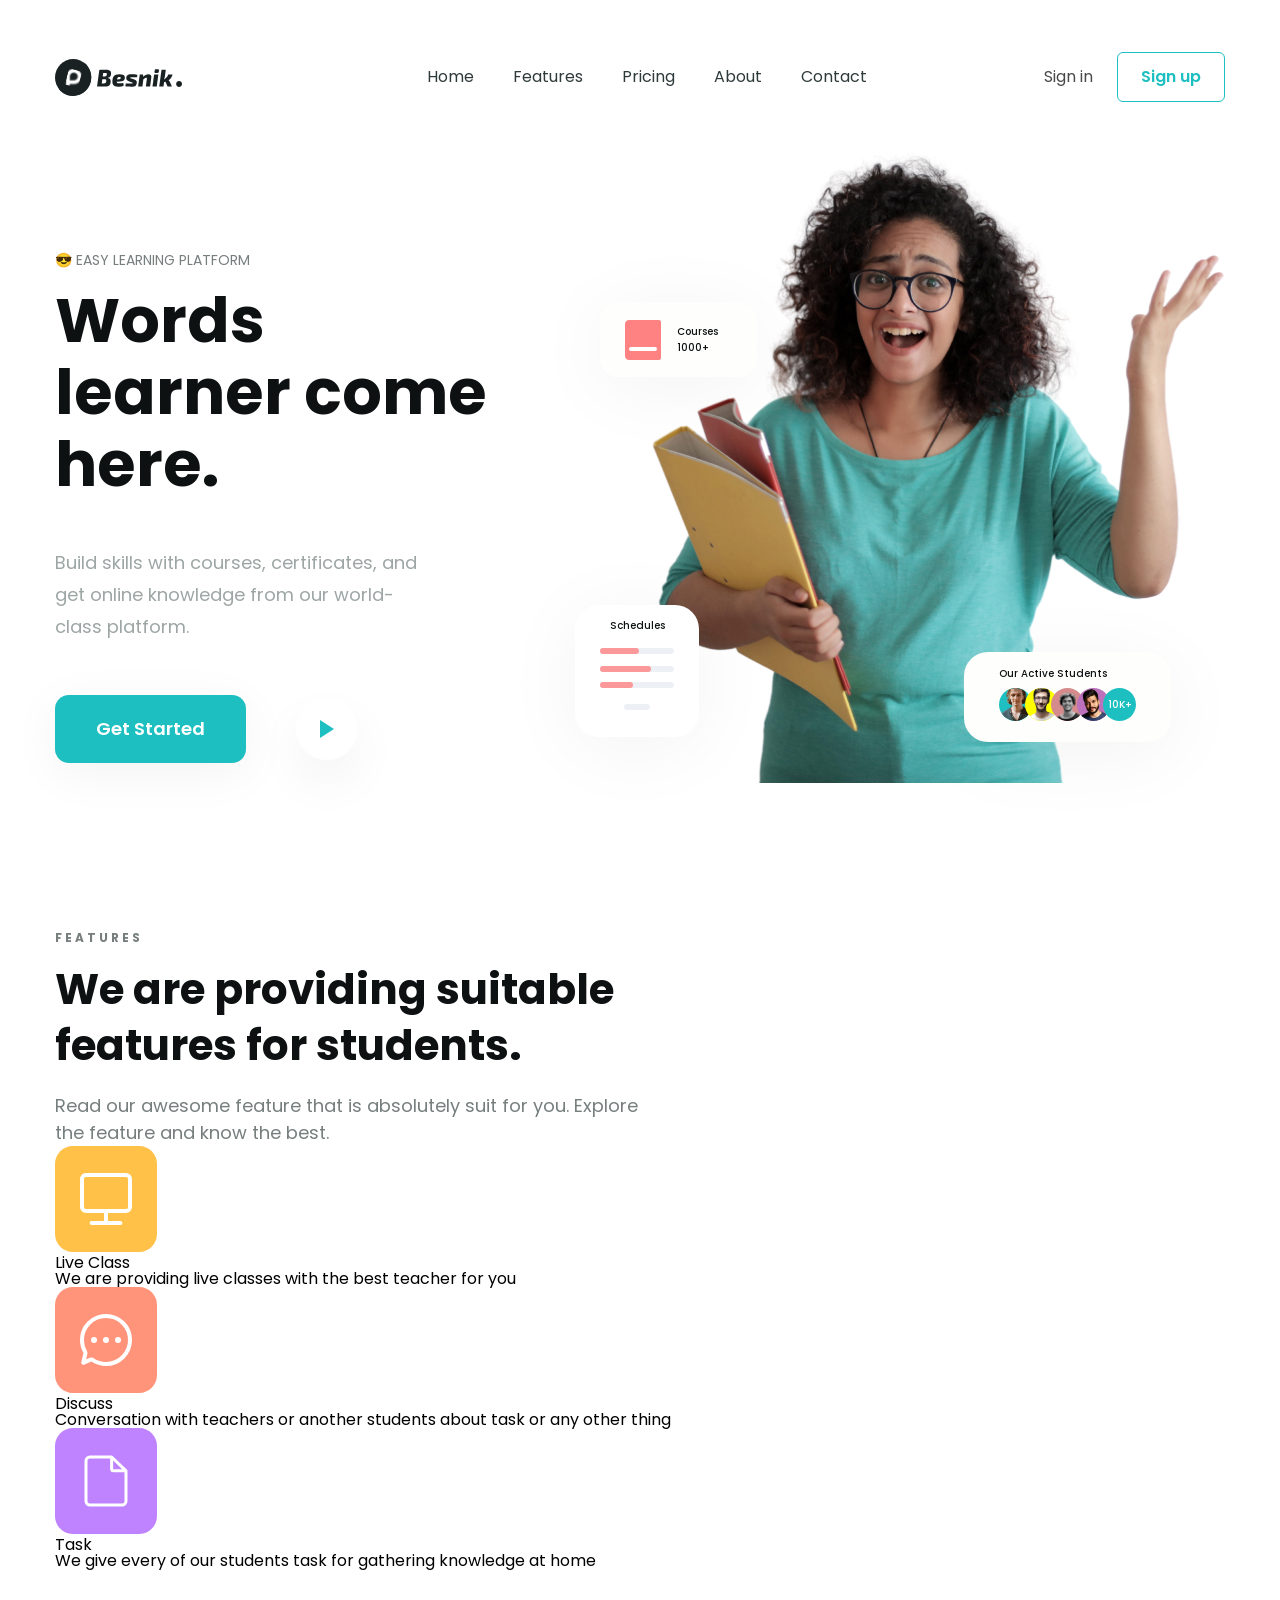
==== index.html @ e3f4c1a2 "p6 code phần feature part 1" ====
<!doctype html>
<html lang="en">
  <head>
    <meta charset="UTF-8" />
    <meta name="viewport" content="width=device-width, initial-scale=1.0" />
    <!-- reset css -->
    <link rel="stylesheet" href="./assets/css/reset.css" />
    <!-- embed fonts -->
    <link rel="preconnect" href="https://fonts.googleapis.com" />
    <link rel="preconnect" href="https://fonts.gstatic.com" crossorigin />
    <link
      href="https://fonts.googleapis.com/css2?family=Poppins:ital,wght@0,400;0,500;0,600;0,700;1,400&display=swap"
      rel="stylesheet"
    />
    <!-- styles -->
    <link rel="stylesheet" href="./assets/css/styles.css" />
    <title>Dự án 2 - Luyện tập HTML CSS</title>
  </head>

  <body style="height: 10000px">
    <!-- Header -->
    <header class="header fixed">
      <div class="main-content">
        <div class="body">
          <!-- logo -->
          <a href="#!"
            ><img src="./assets/img/logo.svg" alt="" class="logo"
          /></a>

          <!-- nav -->
          <nav class="nav">
            <ul>
              <li>
                <a href="#!">Home</a>
              </li>
              <li>
                <a href="#!">Features</a>
              </li>
              <li>
                <a href="#!">Pricing</a>
              </li>
              <li>
                <a href="#!">About</a>
              </li>
              <li>
                <a href="#!">Contact</a>
              </li>
            </ul>
          </nav>

          <!-- btn -->
          <div class="action">
            <a href="#!" class="action-link">Sign in</a>
            <a href="#!" class="action-btn">Sign up</a>
          </div>
        </div>
      </div>
    </header>

    <!-- Hero-->
    <div class="hero">
      <div class="main-content">
        <div class="body">
          <!-- Left - Content block -->
          <div class="content-block">
            <p class="top-title">😎 EASY LEARNING PLATFORM</p>
            <h1 class="title">Words learner come here.</h1>
            <p class="desc">
              Build skills with courses, certificates, and get online knowledge
              from our world-class platform.
            </p>
            <div class="cta-group">
              <a href="#!" class="btn">Get Started</a>
              <div class="play-video">
                <img src="./assets/icon/play.svg" alt="play video" />
              </div>
            </div>
          </div>

          <!-- Right - Media block -->
          <div class="media-block">
            <img
              src="./assets/img/teachers.jpg"
              alt="Words learner come here."
              class="image"
            />

            <div class="media-course">
              <img
                src="./assets/icon/Book.svg"
                alt="course icon"
                class="course-icon"
              />
              <span class="detail">Courses 1000+</span>
            </div>

            <div class="media-schedules">
              <span class="detail">Schedules</span>
              <img
                src="./assets/icon/schedules1.svg"
                alt="Schedules icon"
                class="schedules-icon icon-1"
              />
              <img
                src="./assets/icon/schedules2.svg"
                alt="Schedules icon"
                class="schedules-icon icon-2"
              />
              <img
                src="./assets/icon/schedules3.svg"
                alt="Schedules icon"
                class="schedules-icon icon-3"
              />
              <img
                src="./assets/icon/schedules4.svg"
                alt="Schedules icon"
                class="schedules-icon icon-4"
              />
            </div>

            <div class="avatar-block">
              <span class="detail">Our Active Students</span>
              <div class="ava-list">
                <img
                  src="./assets/icon/ava1.svg"
                  alt="avatar 1"
                  class="ava ava1"
                />
                <img
                  src="./assets/icon/ava2.svg"
                  alt="avatar 2"
                  class="ava ava2"
                />
                <img
                  src="./assets/icon/ava3.svg"
                  alt="avatar 3"
                  class="ava ava3"
                />
                <img
                  src="./assets/icon/ava4.svg"
                  alt="avatar 4"
                  class="ava ava4"
                />
                <div class="ava avar-more">
                  <span>10K+</span>
                </div>
              </div>
            </div>
          </div>
        </div>
      </div>
    </div>

    <!-- Features -->
    <div class="feature">
      <div class="main-content">
        <div class="body">
          <p class="top-title">F E A T U R E S</p>
          <h2 class="heading-lv2">
            We are providing suitable features for students.
          </h2>
          <p class="desc">
            Read our awesome feature that is absolutely suit for you. Explore
            the feature and know the best.
          </p>
          <div class="feature-list">
            <!-- Item 1 -->
            <div class="item">
              <a href="#!"
                ><img
                  src="./assets/icon/liveclass.svg"
                  alt="Live Class"
                  class="icon"
              /></a>
              <p class="item-title">Live Class</p>
              <p class="item-desc">
                We are providing live classes with the best teacher for you
              </p>
            </div>

            <!-- Item 2 -->
            <div class="item">
              <a href="#!"
                ><img
                  src="./assets/icon/discuss.svg"
                  alt="Discuss"
                  class="icon"
              /></a>
              <p class="item-title">Discuss</p>
              <p class="item-desc">
                Conversation with teachers or another students about task or any
                other thing
              </p>
            </div>

            <!-- Item 3 -->
            <div class="item">
              <a href="#!"
                ><img src="./assets/icon/task.svg" alt="Task" class="icon"
              /></a>
              <p class="item-title">Task</p>
              <p class="item-desc">
                We give every of our students task for gathering knowledge at
                home
              </p>
            </div>
          </div>
        </div>
      </div>
    </div>
  </body>
</html>
---- assets/css/styles.css ----
* {
  box-sizing: border-box;
}

html {
  font-size: 62.5%;
}
/* khôi phục cỡ chữ mặc định tính theo rem */
body {
  font-size: 1.6rem;
  font-family: "Poppins", sans-serif;
}

/* ====================== common ==================== */

a {
  text-decoration: none;
}

.main-content {
  width: 1170px;
  max-width: calc(100% - 48px);
  margin-left: auto;
  margin-right: auto;
}

.btn {
  color: #fff;
  text-align: center;
  font-size: 1.8rem;
  font-weight: 600;
  padding: 0 41px;
  min-width: 186px;
  line-height: 68px;
  border-radius: 14px;
  background: #1ebfc1;
  box-shadow: 0px 10px 50px 0px rgba(0, 0, 0, 0.05);
}

.btn:hover {
  opacity: 0.9;
}
.heading-lv2,
.heading-lv2 a {
  color: #0d1111;
  font-size: 4.2rem;
  font-weight: 700;
  line-height: 1.33;
}

/* ====================== header ==================== */

.header {
  background: #fff;
}

.header.fixed {
  position: sticky;
  top: -44px;
  z-index: 1;
}

.header .body {
  padding: 52px 0 8px;
  display: flex;
  align-items: center;
}

.header .logo {
  display: block;
}

.header .nav {
  margin-left: auto;
}

.header .nav ul {
  display: flex;
}

.header .nav a {
  padding: 8px 19.5px;
  color: #2f3a3b;
  font-size: 1.6rem;
}

.header .action {
  display: flex;
  align-items: center;
}

.header .action .action-link {
  margin-left: 157.5px;
  margin-right: 24px;
  color: #494949;
  text-align: center;
  font-size: 1.6rem;
}

.header .action .action-btn {
  display: inline-block;
  width: 108px;
  line-height: 48px;
  color: #1ebfc1;
  text-align: center;
  padding: 0 16px;
  font-size: 1.6rem;
  font-weight: 600;
  border-radius: 6px;
  border: 1px solid #1ebfc1;
}

.header .nav a:hover,
.header .action-link:hover {
  color: #2f3a3b;
  font-size: 1.6rem;
  font-weight: 600;
  background: #fff;
  text-shadow: 0px 16px 32px 0px rgba(0, 0, 0, 0.05);
}

.header .action-btn:hover {
  background: #1ebfc1;
  color: #fff;
  transition: 0.3s;
}

/* ====================== hero common ==================== */

.hero {
  padding: 42px 0 79px;
}

.hero .body {
  display: flex;
}

/* ====================== hero left ==================== */

.hero .content-block {
  width: 50%;
}

.hero .top-title {
  margin-top: 101px;
  color: #767e7e;
  font-size: 1.4rem;
}

.hero .title {
  margin-top: 18px;
  max-width: 458px;
  color: #0d1111;
  font-size: 6.2rem;
  font-weight: 700;
  line-height: 1.16; /* 116.129% */
}

.hero .desc {
  max-width: 374px;
  margin-top: 46px;
  color: #9da6a5;
  font-size: 1.8rem;
  line-height: 1.78; /* 177.778% */
}

.hero .cta-group {
  margin-top: 52px;
  display: flex;
  align-items: center;
}

.hero .cta-group .btn {
  display: inline-block;
}

.hero .cta-group .play-video {
  margin-left: 50px;
  width: 62px;
  height: 62px;
  border-radius: 50%;
  background: #fff;
  box-shadow: 0 22px 50px 0 rgba(0, 0, 0, 0.05);
  display: flex;
  align-items: center;
  justify-content: center;
}

.hero .cta-group .play-video:hover {
  cursor: pointer;
  background: #eee;
  box-shadow: 0px 0px 0px 0px rgba(196, 26, 134, 0.5);
  color: #fff;
  transition: 0.5s;
}

/* ====================== hero right ==================== */

.hero .media-block {
  width: 50%;
  position: relative;
  display: flex;
  justify-content: flex-end;
}

.hero .media-block .image {
  max-width: 576px;
  width: 100%;
  height: auto;
  object-fit: cover;
}

.hero .media-course {
  position: absolute;
  top: 150px;
  left: -40px;
  width: 157px;
  height: 75px;
  border-radius: 18px;
  background: #fefefd;
  box-shadow: 0 10px 80px 0 rgba(0, 0, 0, 0.05);

  display: flex;
  align-items: center;
  justify-content: center;
}

.hero .media-course .course-icon {
  width: 36px;
  height: 40px;
}

.hero .media-course .detail {
  margin-left: 16px;
  width: 55px;
  color: #0d1111;
  font-size: 1rem;
  font-weight: 500;
  line-height: normal;
}

.hero .media-course::after {
  content: "";
  position: absolute;
  width: 28px;
  height: 4px;

  left: 29px;
  top: 45px;

  border-radius: 999px;
  background: #fff;
}

.hero .media-schedules {
  position: absolute;
  top: 453px;
  left: -65px;
  width: 124px;
  height: 132px;
  border-radius: 24px;
  background: #fff;
  box-shadow: 0 10px 80px rgba(0, 0, 0, 0.05);
}

.hero .media-schedules .detail {
  display: inline-block;
  margin-top: 16px;
  margin-left: 35px;
  color: #0d1111;
  font-family: Poppins;
  font-size: 1rem;
  font-weight: 500;
}

.hero .media-schedules .schedules-icon {
  display: block;
  width: 74px;
  height: 6px;
  margin-left: 25px;
  margin-top: 16px;
}

.hero .media-schedules .icon-2 {
  margin-top: 12px;
}

.hero .media-schedules .icon-3 {
  margin-top: 10px;
}

.hero .media-schedules .icon-4 {
  width: 26px;
  margin-top: 16px;
  margin-left: 49px;
}

.hero .avatar-block {
  position: absolute;
  width: 207px;
  height: 90px;
  border-radius: 24px;
  background: #fefefd;
  box-shadow: 0 12px 80px 0 rgba(0, 0, 0, 0.05);
  top: 500px;
  left: 324px;
}

.hero .avatar-block .detail {
  display: inline-block;
  margin-left: 35px;
  margin-top: 17px;
  color: #0d1111;
  font-size: 1rem;
  font-weight: 500;
}

.hero .ava-list {
  display: flex;
  justify-content: center;
  align-items: center;
}

.hero .ava {
  margin-top: 8px;
  width: 33px;
  height: 33px;
  border-radius: 50%;
  margin-left: -7px;
}

.hero .ava-list .ava:first-child {
  margin-left: 0;
}

.hero .ava-list .ava1 {
  background-color: #1ebfc1;
}

.hero .ava-list .ava2 {
  background-color: yellow;
}

.hero .ava-list .ava3 {
  background-color: #d58b8b;
}

.hero .ava-list .ava4 {
  background-color: rgb(189, 113, 189);
}

.hero .ava.avar-more {
  display: flex;
  align-items: center;
  justify-content: center;

  color: #fff;

  font-size: 1rem;
  font-weight: 500;

  width: 33px;
  height: 33px;
  background-color: #1ebfc1;
}

/* ====================== Feature ==================== */

.feature {
  margin-top: 70px;
}

.feature .top-title {
  color: #767e7e;
  font-size: 1.2rem;
  font-weight: 700;
}

.feature .heading-lv2 {
  margin-top: 18px;
  max-width: 577px;
  color: #0d1111;
  font-size: 4.2rem;
  font-weight: 700;
  line-height: 1.33; /* 133.333% */
}

.feature .desc {
  margin-top: 18px;
  max-width: 590px;
  color: #767e7e;
  font-size: 1.8rem;
  font-style: normal;
  font-weight: 400;
  line-height: normal;
}
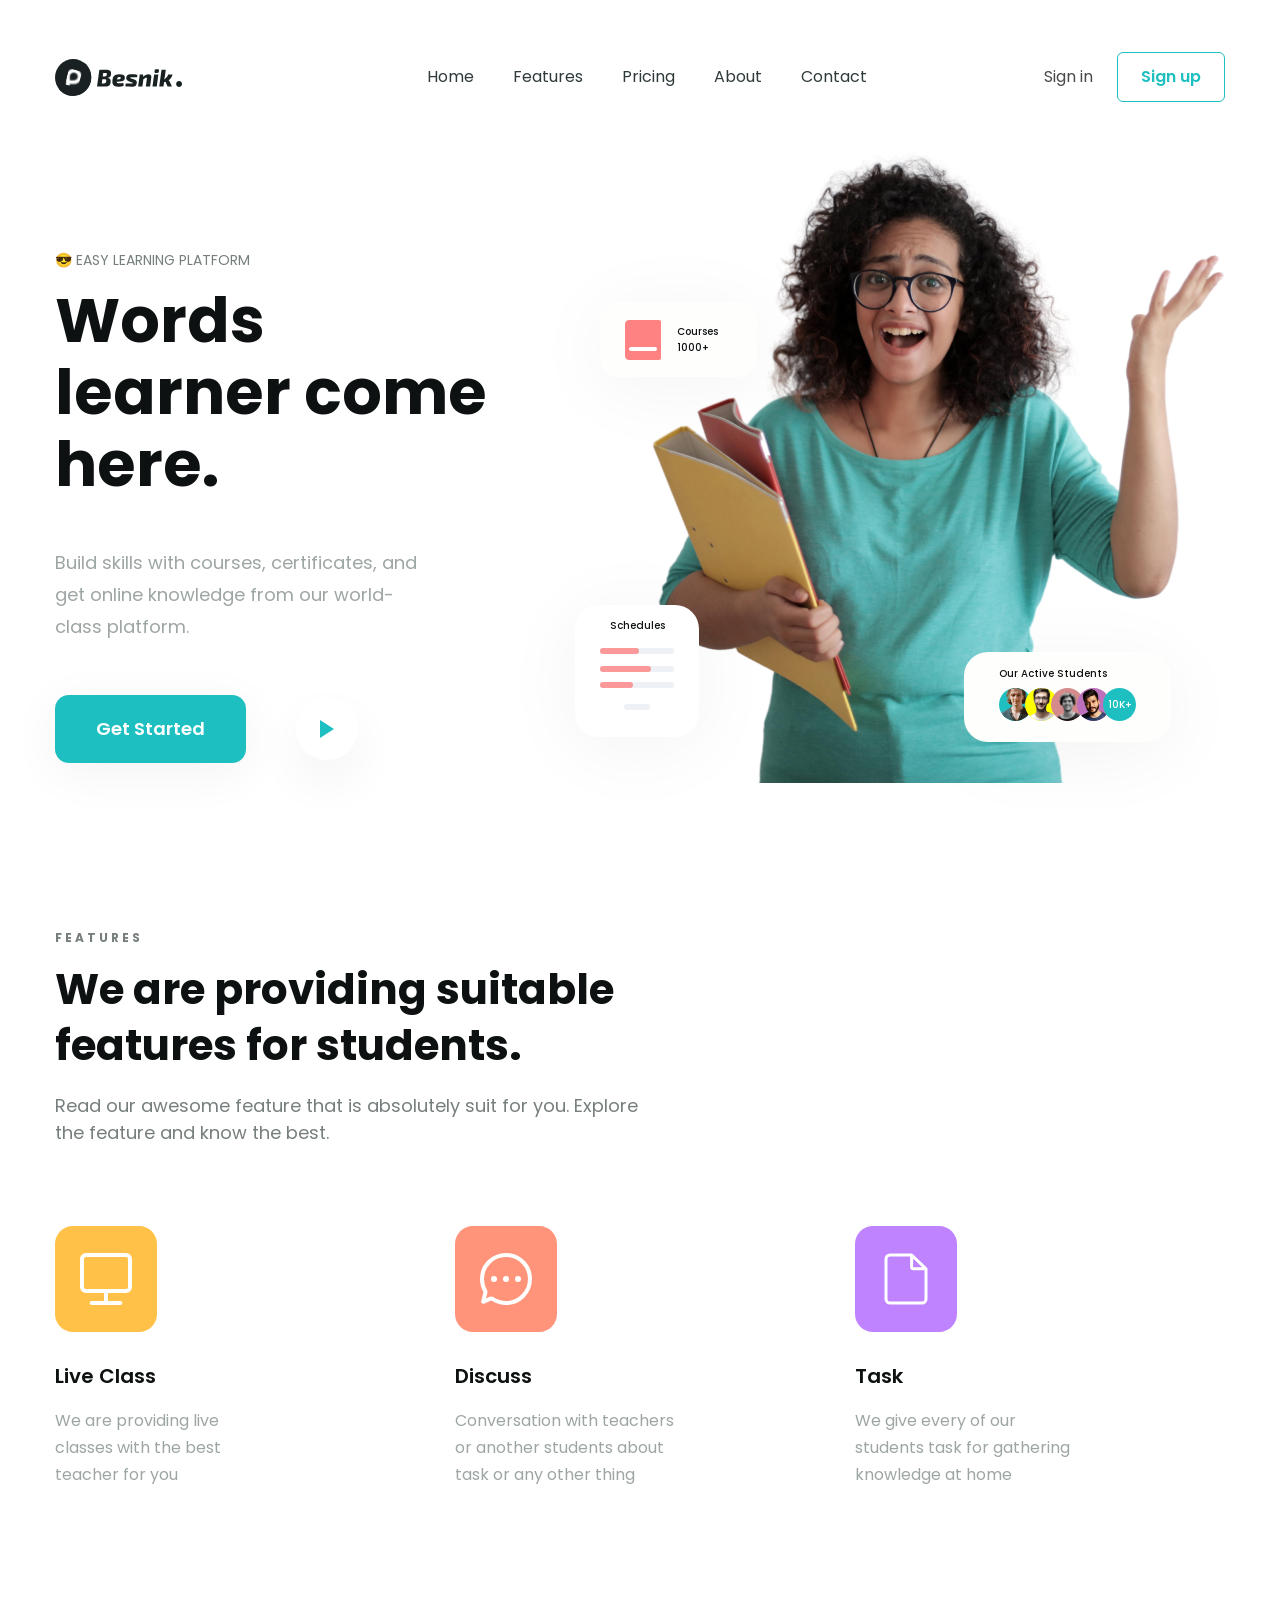
==== commit 8aca30f5: "p7 code phần feature part 2" ====
--- a/index.html
+++ b/index.html
@@ -172,7 +172,7 @@
                   alt="Live Class"
                   class="icon"
               /></a>
-              <p class="item-title">Live Class</p>
+              <a href="#!"><p class="item-title">Live Class</p></a>
               <p class="item-desc">
                 We are providing live classes with the best teacher for you
               </p>
@@ -186,7 +186,7 @@
                   alt="Discuss"
                   class="icon"
               /></a>
-              <p class="item-title">Discuss</p>
+              <a href="#!"><p class="item-title">Discuss</p></a>
               <p class="item-desc">
                 Conversation with teachers or another students about task or any
                 other thing
@@ -198,7 +198,7 @@
               <a href="#!"
                 ><img src="./assets/icon/task.svg" alt="Task" class="icon"
               /></a>
-              <p class="item-title">Task</p>
+              <a href="#!"><p class="item-title">Task</p></a>
               <p class="item-desc">
                 We give every of our students task for gathering knowledge at
                 home
--- a/assets/css/styles.css
+++ b/assets/css/styles.css
@@ -367,7 +367,14 @@
 /* ====================== Feature ==================== */
 
 .feature {
-  margin-top: 70px;
+  padding: 70px 0;
+  display: flex;
+  justify-content: center;
+  align-items: center;
+}
+
+.feature .body {
+  max-width: 1024px;
 }
 
 .feature .top-title {
@@ -394,3 +401,31 @@
   font-weight: 400;
   line-height: normal;
 }
+
+.feature .feature-list {
+  margin-top: 80px;
+  display: flex;
+  justify-content: space-between;
+}
+
+.feature .item .icon {
+  width: 102px;
+  height: 106px;
+}
+
+.feature .item .item-title {
+  margin-top: 26px;
+  color: #0d1111;
+  font-size: 2rem;
+  font-weight: 600;
+  line-height: normal;
+}
+
+.feature .item .item-desc {
+  margin-top: 16px;
+  max-width: 224px;
+
+  color: #9da6a5;
+  font-size: 1.6rem;
+  line-height: 1.6875;
+}
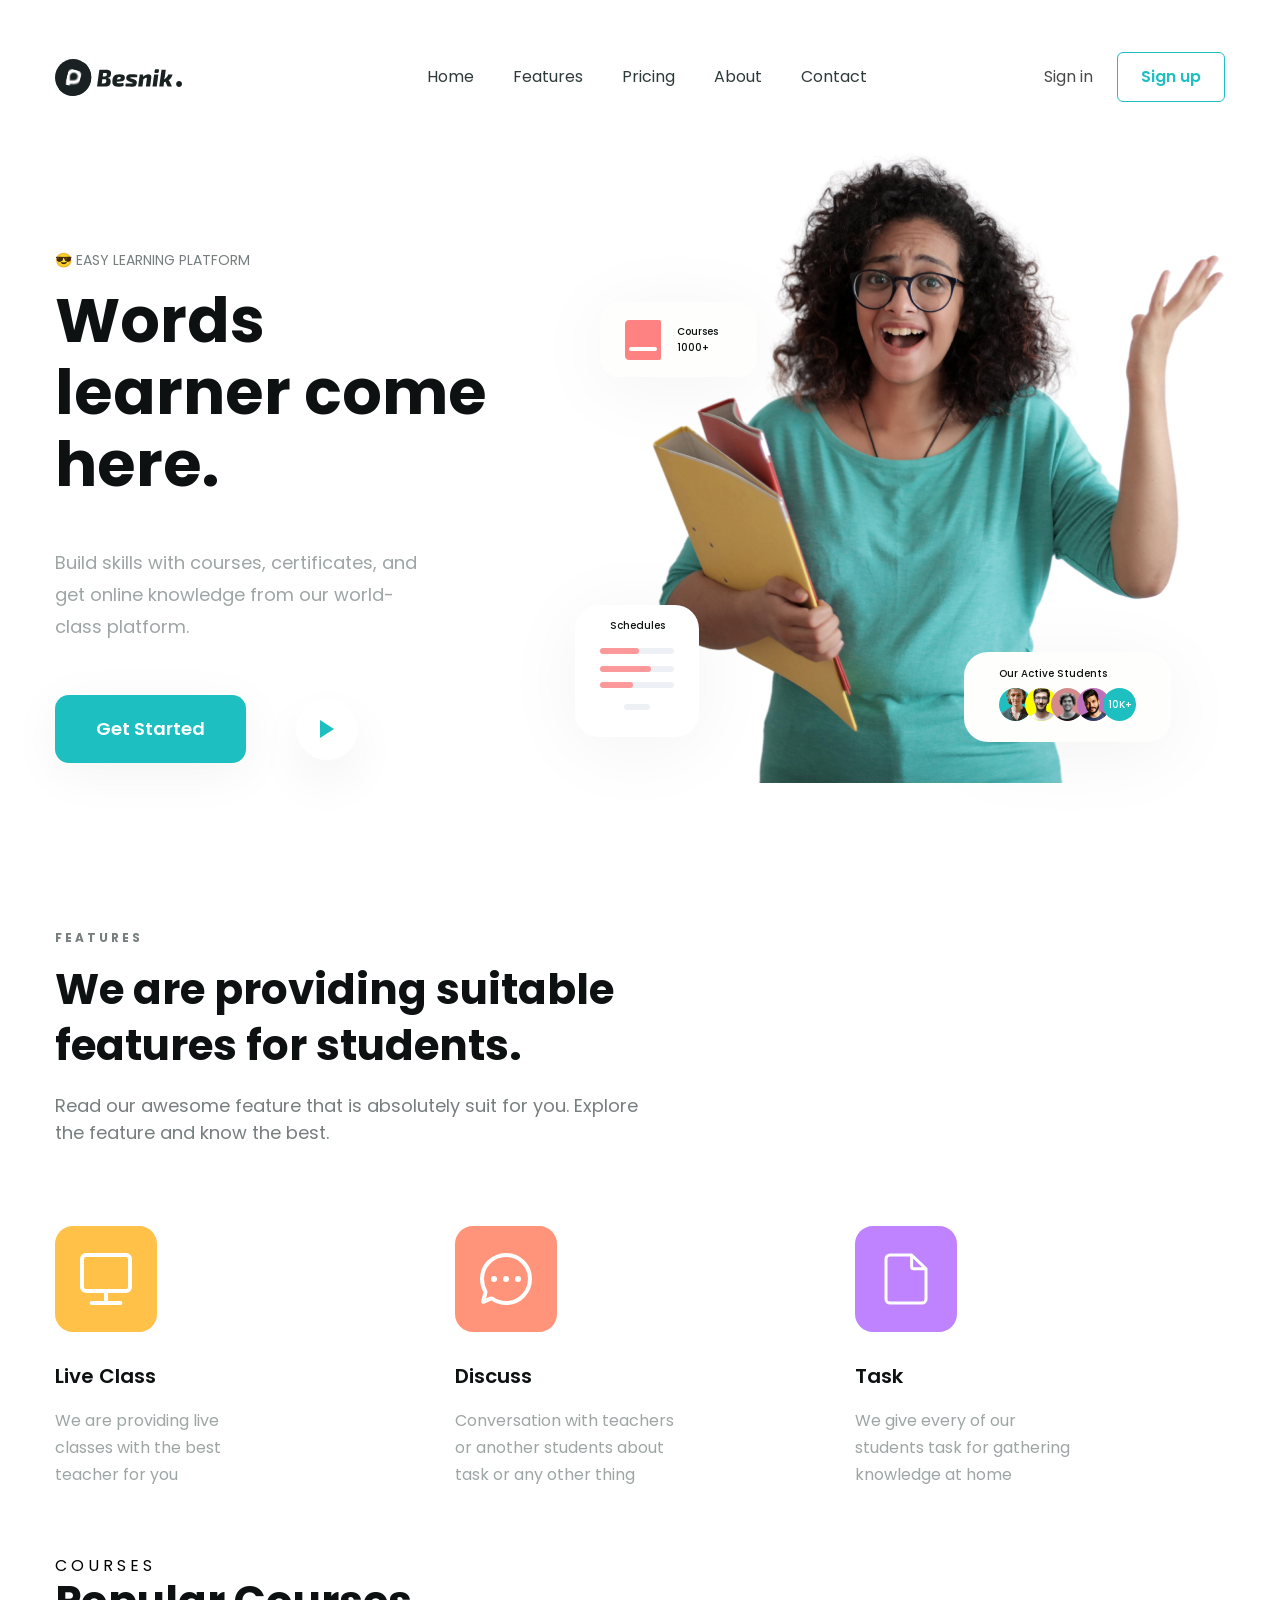
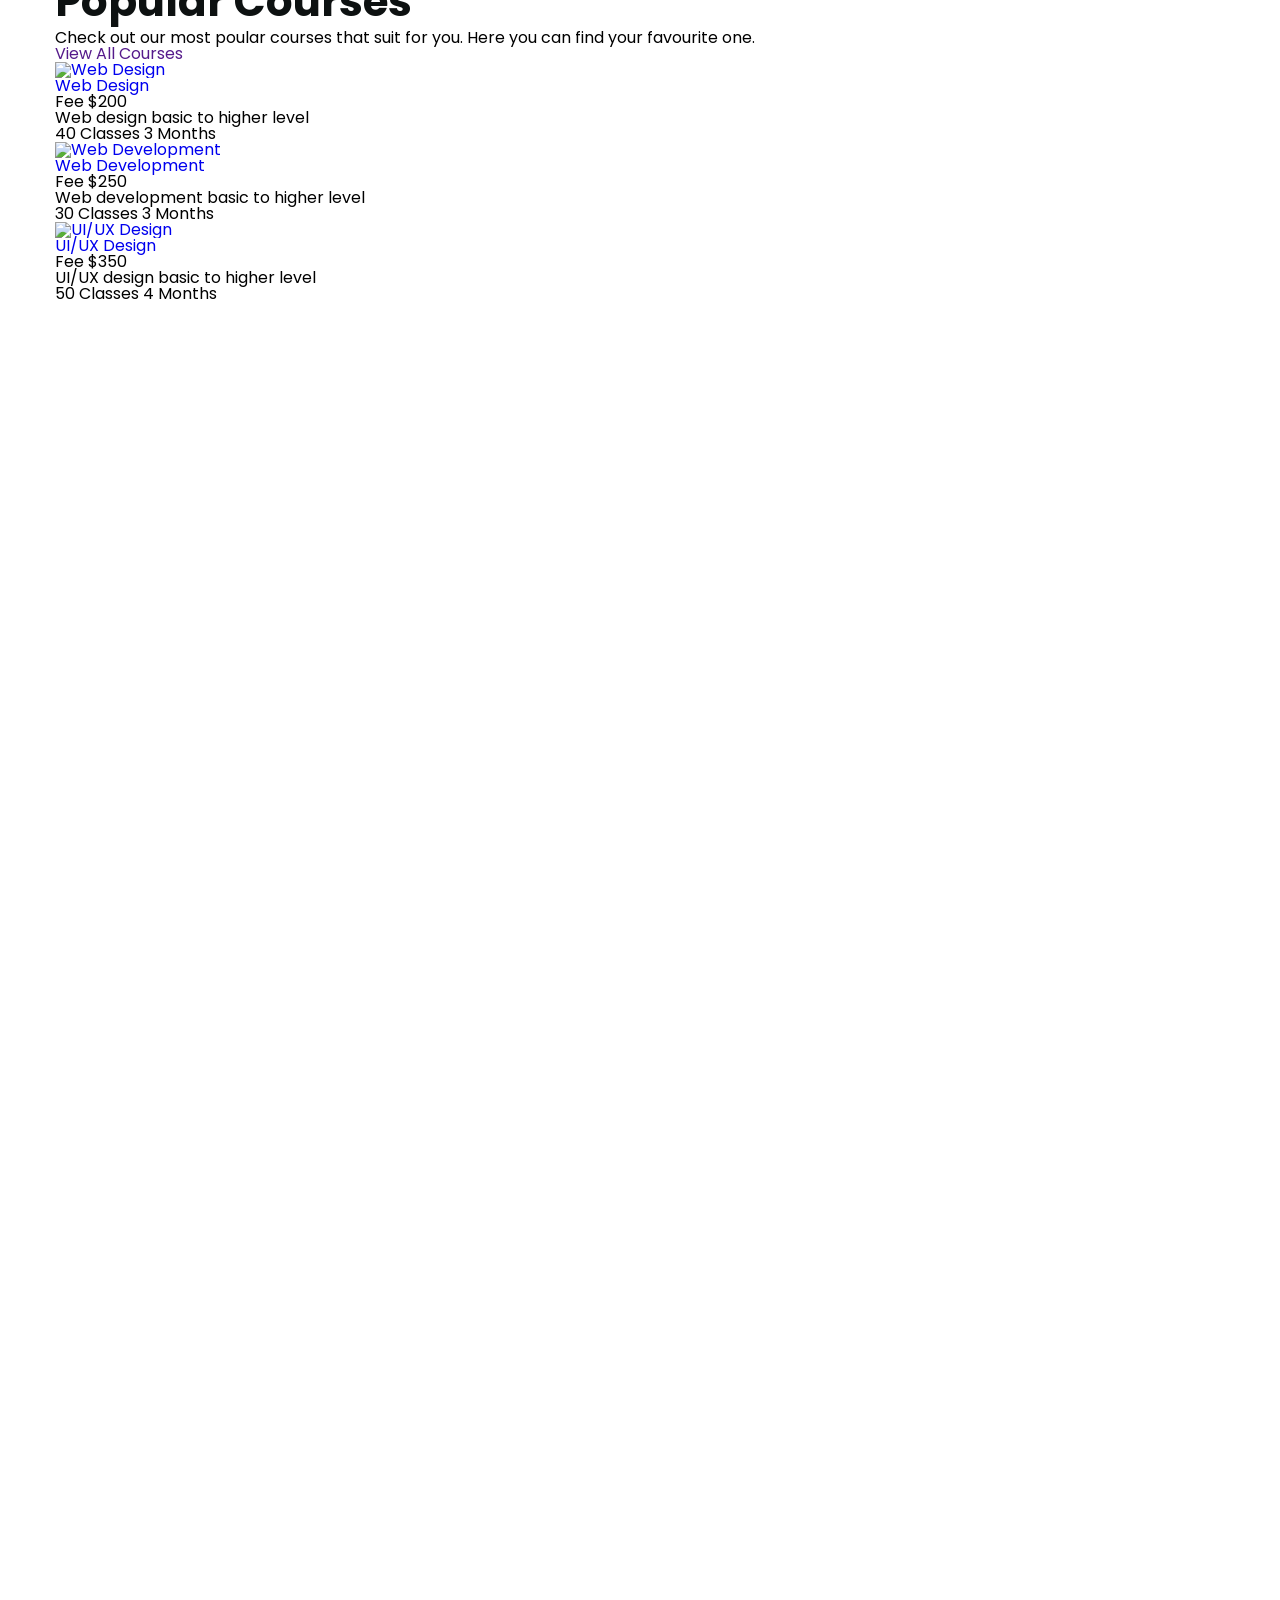
==== commit 95adca2a: "p8 code phần course part 1" ====
--- a/index.html
+++ b/index.html
@@ -208,5 +208,84 @@
         </div>
       </div>
     </div>
+
+    <!-- Course -->
+    <div class="course">
+      <div class="main-content">
+        <div class="body">
+          <p class="top-title">C O U R S E S</p>
+          <h2 class="heading-lv2">Popular Courses</h2>
+          <div class="row-top">
+            <p class="desc">
+              Check out our most poular courses that suit for you. Here you can
+              find your favourite one.
+            </p>
+            <a href="" class="all-course">View All Courses</a>
+          </div>
+
+          <div class="course-list">
+            <!-- Item 1 -->
+            <div class="course-item">
+              <a href="#!">
+                <img src="" alt="Web Design" class="thumb" />
+              </a>
+              <div class="course-detail">
+                <div class="wrap-item">
+                  <a href="#!">
+                    <h3 class="heading-lv3">Web Design</h3>
+                  </a>
+                  <p class="cost">Fee <span>$200</span></p>
+                  <p class="desc">Web design basic to higher level</p>
+                  <div class="static">
+                    <span>40 Classes</span>
+                    <span>3 Months</span>
+                  </div>
+                </div>
+              </div>
+            </div>
+
+            <!-- Item 2 -->
+            <div class="course-item">
+              <a href="#!">
+                <img src="" alt="Web Development" class="thumb" />
+              </a>
+              <div class="course-detail">
+                <div class="wrap-item">
+                  <a href="#!">
+                    <h3 class="heading-lv3">Web Development</h3>
+                  </a>
+                  <p class="cost">Fee <span>$250</span></p>
+                  <p class="desc">Web development basic to higher level</p>
+                  <div class="static">
+                    <span>30 Classes</span>
+                    <span>3 Months</span>
+                  </div>
+                </div>
+              </div>
+            </div>
+
+            <!-- Item 3 -->
+            <div class="course-item">
+              <a href="#!">
+                <img src="" alt="UI/UX Design" class="thumb" />
+              </a>
+              <div class="course-detail">
+                <div class="wrap-item">
+                  <a href="#!">
+                    <h3 class="heading-lv3">UI/UX Design</h3>
+                  </a>
+                  <p class="cost">Fee <span>$350</span></p>
+                  <p class="desc">UI/UX design basic to higher level</p>
+                  <div class="static">
+                    <span>50 Classes</span>
+                    <span>4 Months</span>
+                  </div>
+                </div>
+              </div>
+            </div>
+          </div>
+        </div>
+      </div>
+    </div>
   </body>
 </html>
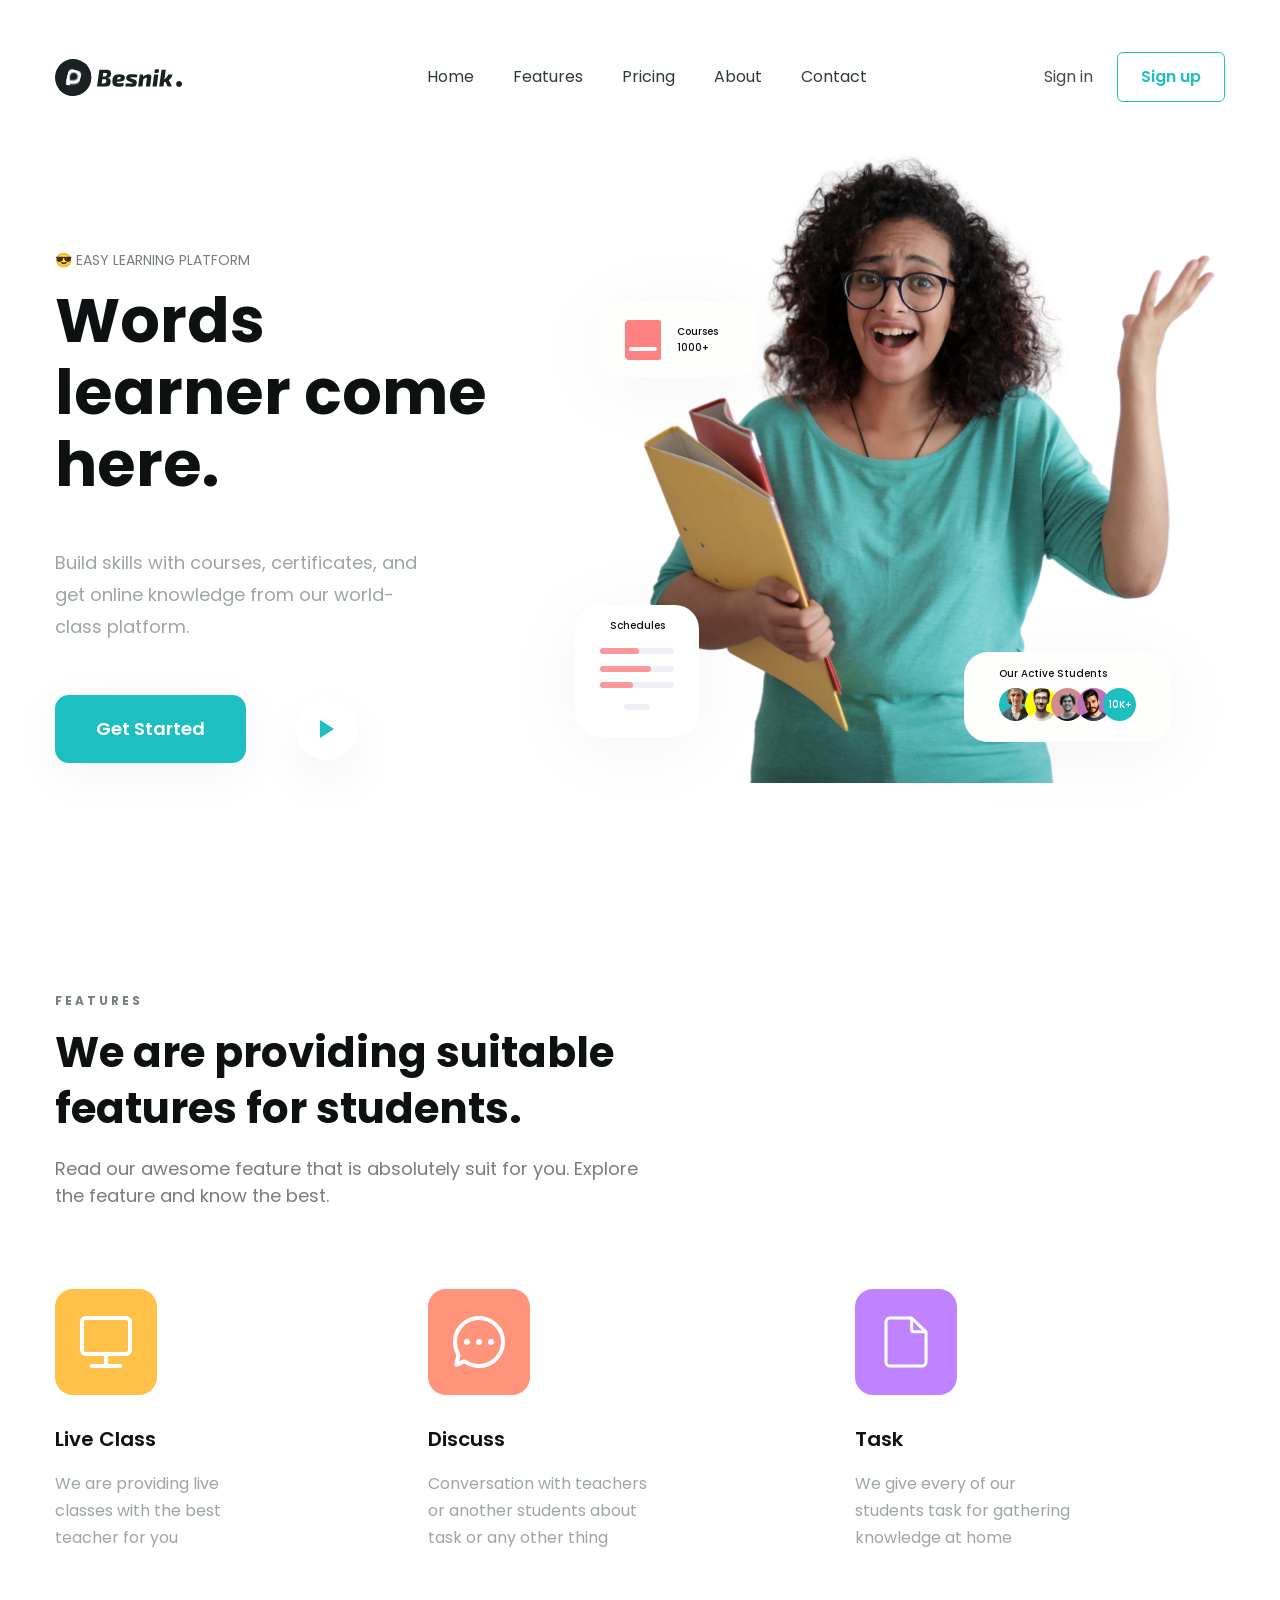
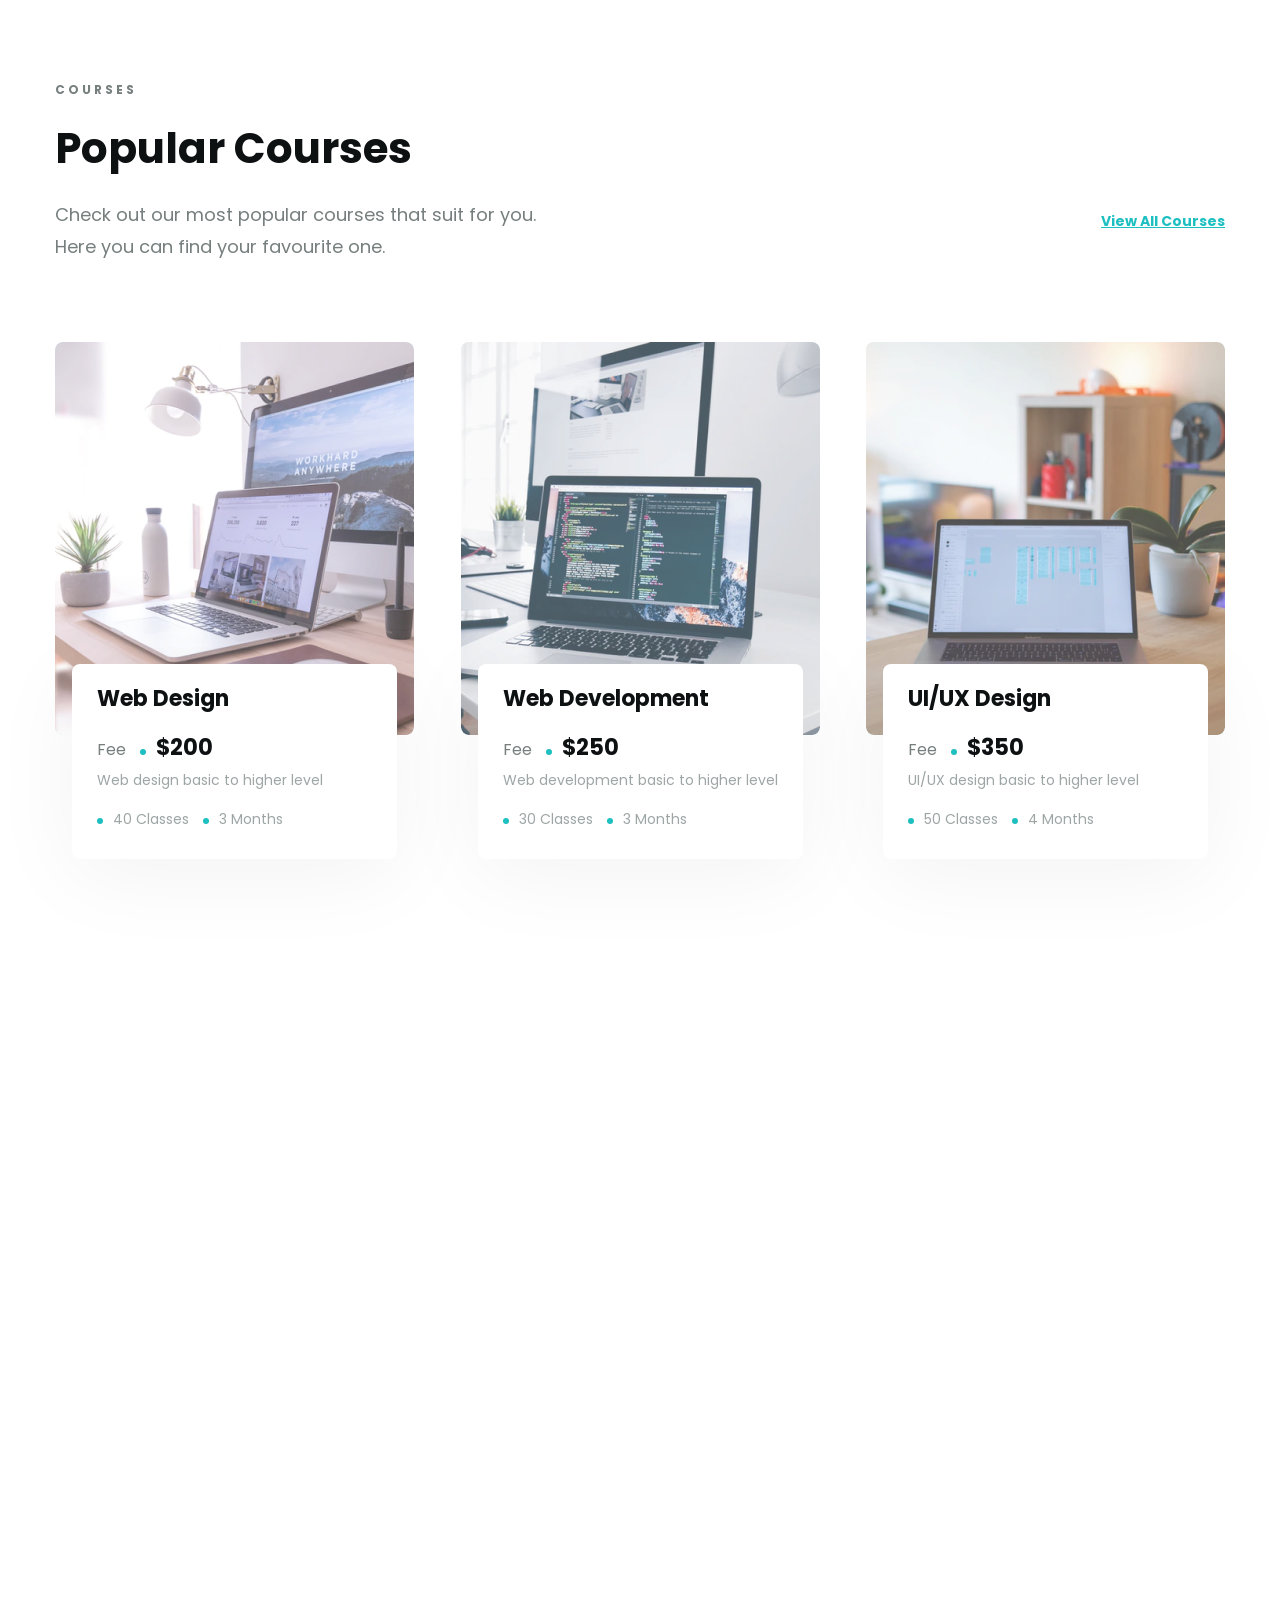
==== commit d704b1a8: "p9 code phần course part 2" ====
--- a/index.html
+++ b/index.html
@@ -217,17 +217,21 @@
           <h2 class="heading-lv2">Popular Courses</h2>
           <div class="row-top">
             <p class="desc">
-              Check out our most poular courses that suit for you. Here you can
+              Check out our most popular courses that suit for you. Here you can
               find your favourite one.
             </p>
-            <a href="" class="all-course">View All Courses</a>
+            <a href="#!" class="all-course">View All Courses</a>
           </div>
 
           <div class="course-list">
             <!-- Item 1 -->
             <div class="course-item">
               <a href="#!">
-                <img src="" alt="Web Design" class="thumb" />
+                <img
+                  src="./assets/img/course-1.png"
+                  alt="Web Design"
+                  class="thumb"
+                />
               </a>
               <div class="course-detail">
                 <div class="wrap-item">
@@ -247,7 +251,11 @@
             <!-- Item 2 -->
             <div class="course-item">
               <a href="#!">
-                <img src="" alt="Web Development" class="thumb" />
+                <img
+                  src="./assets/img/course-2.png"
+                  alt="Web Development"
+                  class="thumb"
+                />
               </a>
               <div class="course-detail">
                 <div class="wrap-item">
@@ -267,7 +275,11 @@
             <!-- Item 3 -->
             <div class="course-item">
               <a href="#!">
-                <img src="" alt="UI/UX Design" class="thumb" />
+                <img
+                  src="./assets/img/course-3.png"
+                  alt="UI/UX Design"
+                  class="thumb"
+                />
               </a>
               <div class="course-detail">
                 <div class="wrap-item">
--- a/assets/css/styles.css
+++ b/assets/css/styles.css
@@ -199,8 +199,6 @@
 .hero .media-block {
   width: 50%;
   position: relative;
-  display: flex;
-  justify-content: flex-end;
 }
 
 .hero .media-block .image {
@@ -367,7 +365,7 @@
 /* ====================== Feature ==================== */
 
 .feature {
-  padding: 70px 0;
+  margin-top: 70px;
   display: flex;
   justify-content: center;
   align-items: center;
@@ -375,6 +373,7 @@
 
 .feature .body {
   max-width: 1024px;
+  padding: 60px 0;
 }
 
 .feature .top-title {
@@ -423,9 +422,165 @@
 
 .feature .item .item-desc {
   margin-top: 16px;
+  color: #9da6a5;
+  font-size: 1.6rem;
+  line-height: 1.6875;
+}
+
+.feature .item:first-child .item-desc {
+  max-width: 168px;
+}
+
+.feature .item:nth-child(2) .item-desc {
+  max-width: 223px;
+}
+
+.feature .item:nth-child(3) .item-desc {
   max-width: 224px;
-
+}
+
+/* ====================== Courses ==================== */
+
+.course {
+  margin-top: 10px;
+}
+
+.course .body {
+  padding: 60px 0 184px;
+}
+
+.course .top-title {
+  color: #767e7e;
+  font-size: 1.2rem;
+  font-weight: 700;
+  line-height: normal;
+}
+
+.course .heading-lv2 {
+  margin-top: 18px;
+  color: #0d1111;
+  font-size: 4.2rem;
+  font-weight: 700;
+  line-height: normal;
+}
+
+.course .row-top {
+  display: flex;
+  align-items: center;
+  justify-content: space-between;
+}
+
+.course .row-top .desc {
+  max-width: 525px;
+  margin-top: 19px;
+  color: #767e7e;
+  font-size: 1.8rem;
+  font-weight: 400;
+  line-height: 1.78; /* 177.778% */
+}
+
+.course .row-top .all-course {
+  color: #1ebfc1;
+  font-size: 1.4rem;
+  font-weight: 700;
+  line-height: normal;
+  text-decoration-line: underline;
+  text-decoration-style: solid;
+  text-decoration-skip-ink: none;
+  text-decoration-thickness: auto;
+  text-underline-offset: auto;
+  text-underline-position: from-font;
+}
+
+.course .course-list {
+  margin-top: 79px;
+  display: flex;
+  justify-content: space-between;
+}
+
+.course .course-item {
+  position: relative;
+}
+
+.course .course-item .thumb {
+  width: 359px;
+  height: 393px;
+  border-radius: 8px;
+  opacity: 0.7;
+  background: #d0efed;
+  object-fit: cover;
+}
+
+.course .course-item .course-detail {
+  position: absolute;
+  top: 322px;
+  left: 17px;
+
+  width: 325px;
+  height: 195px;
+
+  border-radius: 8px;
+  background: #fff;
+  box-shadow: 0 16px 90px 0 rgba(0, 0, 0, 0.05);
+}
+
+.course .course-detail .wrap-item {
+  padding: 18px 25px 0;
+}
+.course .course-detail .heading-lv3 {
+  color: #0d1111;
+  font-family: Poppins;
+  font-size: 2.2rem;
+  font-style: normal;
+  font-weight: 700;
+  line-height: normal;
+}
+
+.course .course-detail .cost {
+  margin-top: 16px;
+  color: #767e7e;
+  font-size: 1.6rem;
+  font-style: normal;
+  font-weight: 400;
+  line-height: normal;
+}
+
+.course-detail .cost span {
+  color: #0d1111;
+  font-size: 2.2rem;
+  font-style: normal;
+  font-weight: 700;
+  line-height: normal;
+}
+
+.course .course-detail .desc {
+  margin-top: 6px;
   color: #9da6a5;
-  font-size: 1.6rem;
-  line-height: 1.6875;
-}
+  font-size: 1.4rem;
+  font-style: normal;
+  font-weight: 400;
+  line-height: normal;
+}
+
+.course .course-detail .static {
+  margin-top: 18px;
+  margin-left: -10px;
+
+  color: #9da6a5;
+  font-family: Poppins;
+  font-size: 1.4rem;
+  font-style: normal;
+  font-weight: 400;
+  line-height: normal;
+}
+
+.course .course-detail span::before {
+  margin: 0 10px;
+  content: "";
+  display: inline-block;
+  width: 6px;
+  height: 6px;
+
+  border-radius: 50%;
+  background: #1ebfc1;
+}
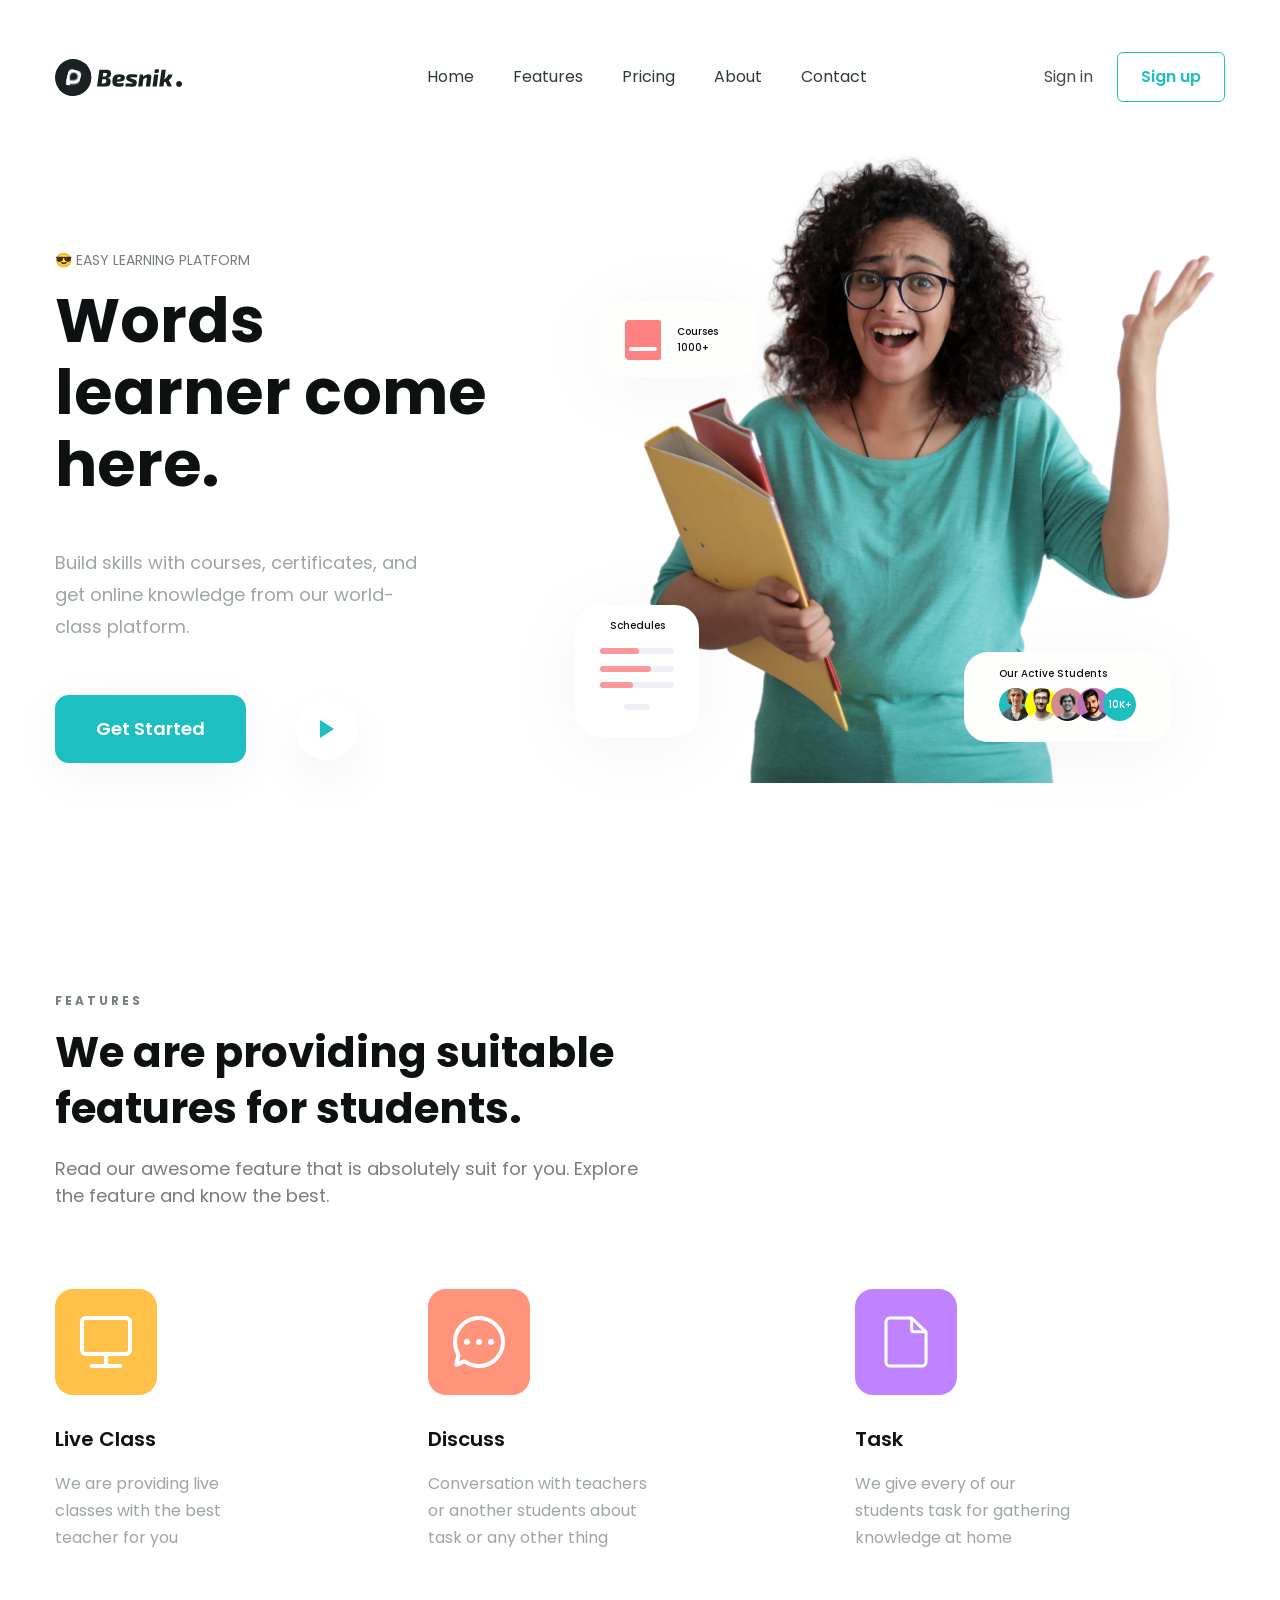
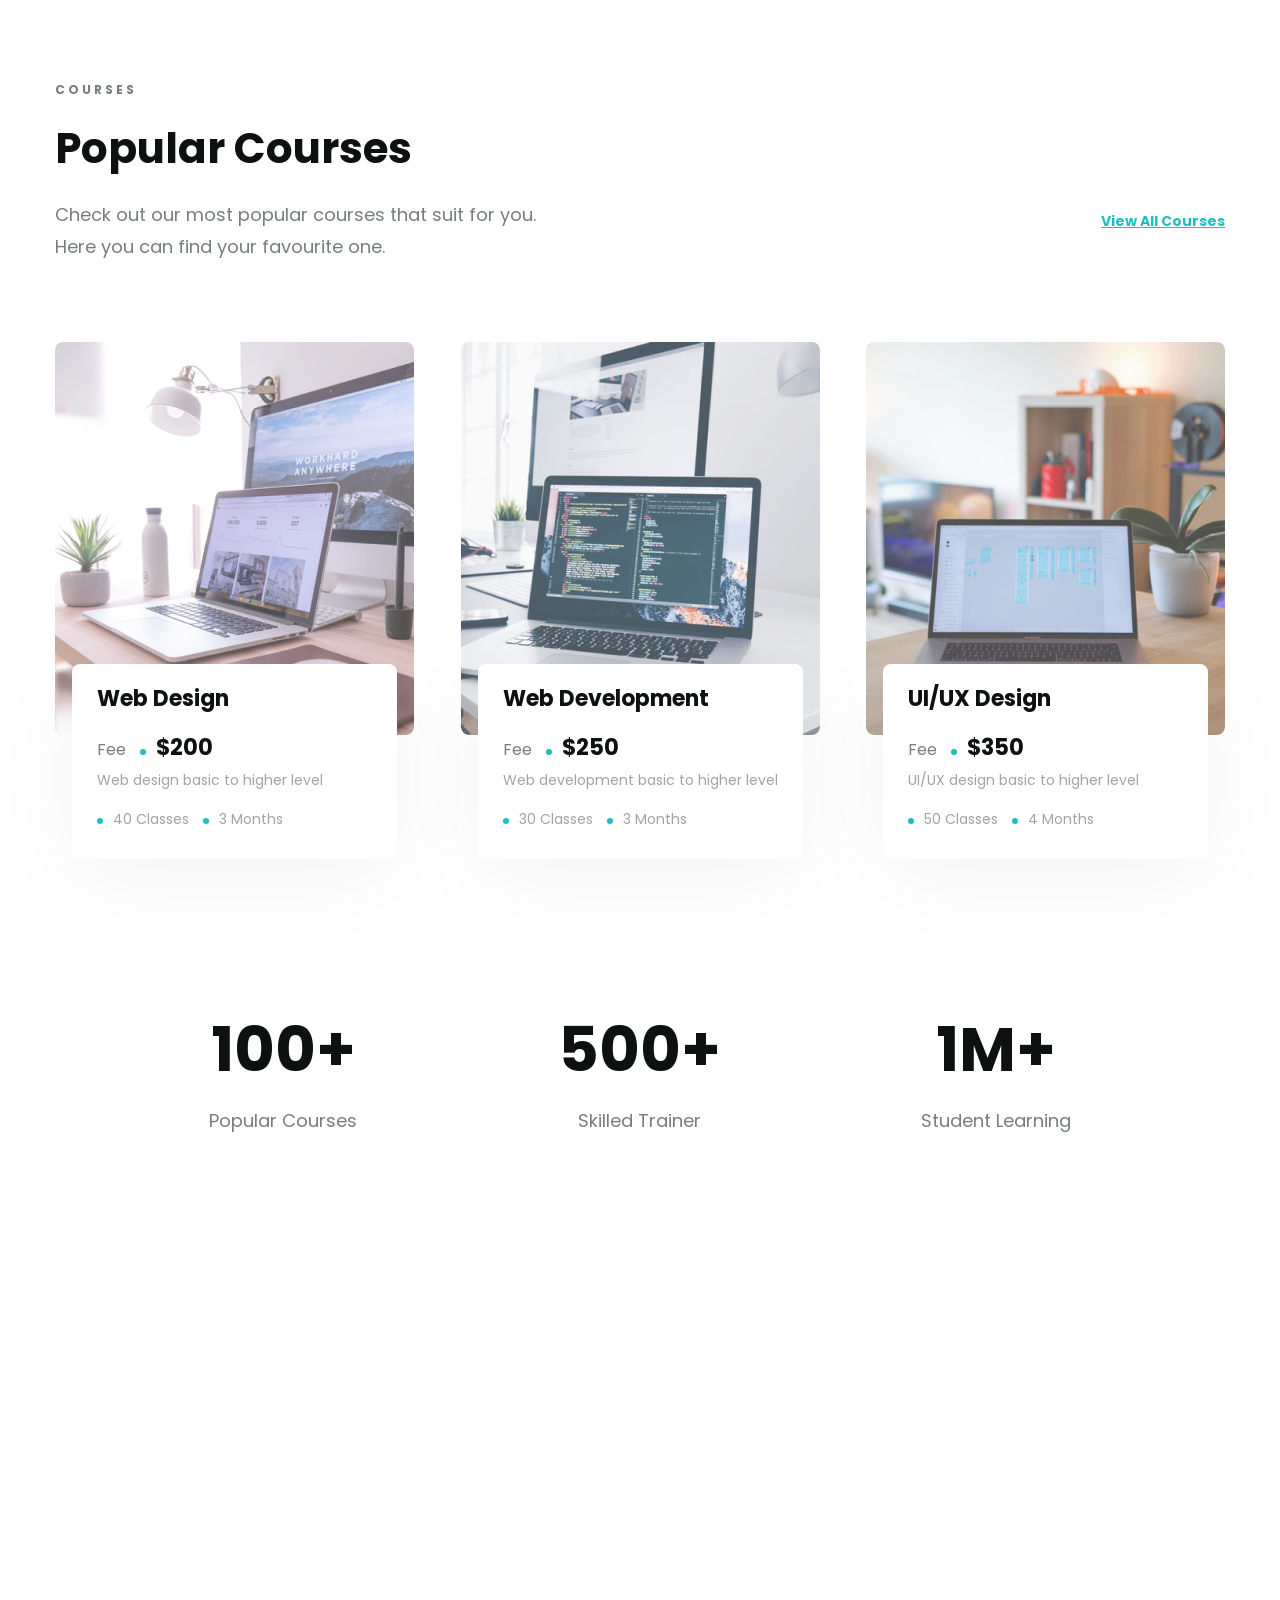
==== commit d1fa6adb: "p10 code phần countdown" ====
--- a/index.html
+++ b/index.html
@@ -299,5 +299,36 @@
         </div>
       </div>
     </div>
+
+    <!-- countdown -->
+    <div class="countdown">
+      <div class="main-content">
+        <div class="body">
+          <div class="countdown-list">
+            <!-- item 1 -->
+            <div class="countdown-item">
+              <p class="static">
+                <strong>100+</strong>
+              </p>
+              <p class="desc">Popular Courses</p>
+            </div>
+            <!-- item 2 -->
+            <div class="countdown-item">
+              <p class="static">
+                <strong>500+</strong>
+              </p>
+              <p class="desc">Skilled Trainer</p>
+            </div>
+            <!-- item 3 -->
+            <div class="countdown-item">
+              <p class="static">
+                <strong>1M+</strong>
+              </p>
+              <p class="desc">Student Learning</p>
+            </div>
+          </div>
+        </div>
+      </div>
+    </div>
   </body>
 </html>
--- a/assets/css/styles.css
+++ b/assets/css/styles.css
@@ -584,3 +584,39 @@
   border-radius: 50%;
   background: #1ebfc1;
 }
+
+/* ====================== countdown ==================== */
+
+.countdown {
+  margin-top: 81px;
+}
+
+.countdown .body {
+  max-width: 862px;
+  margin-left: auto;
+  margin-right: auto;
+}
+
+.countdown .countdown-list {
+  display: flex;
+  justify-content: space-between;
+}
+
+.countdown .countdown-item .static {
+  color: #0d1111;
+  text-align: center;
+  font-size: 6.2rem;
+  font-style: normal;
+  font-weight: 700;
+  line-height: normal;
+}
+
+.countdown .countdown-item .desc {
+  margin-top: 11px;
+  color: #767e7e;
+  text-align: center;
+  font-size: 1.8rem;
+  font-style: normal;
+  font-weight: 400;
+  line-height: normal;
+}
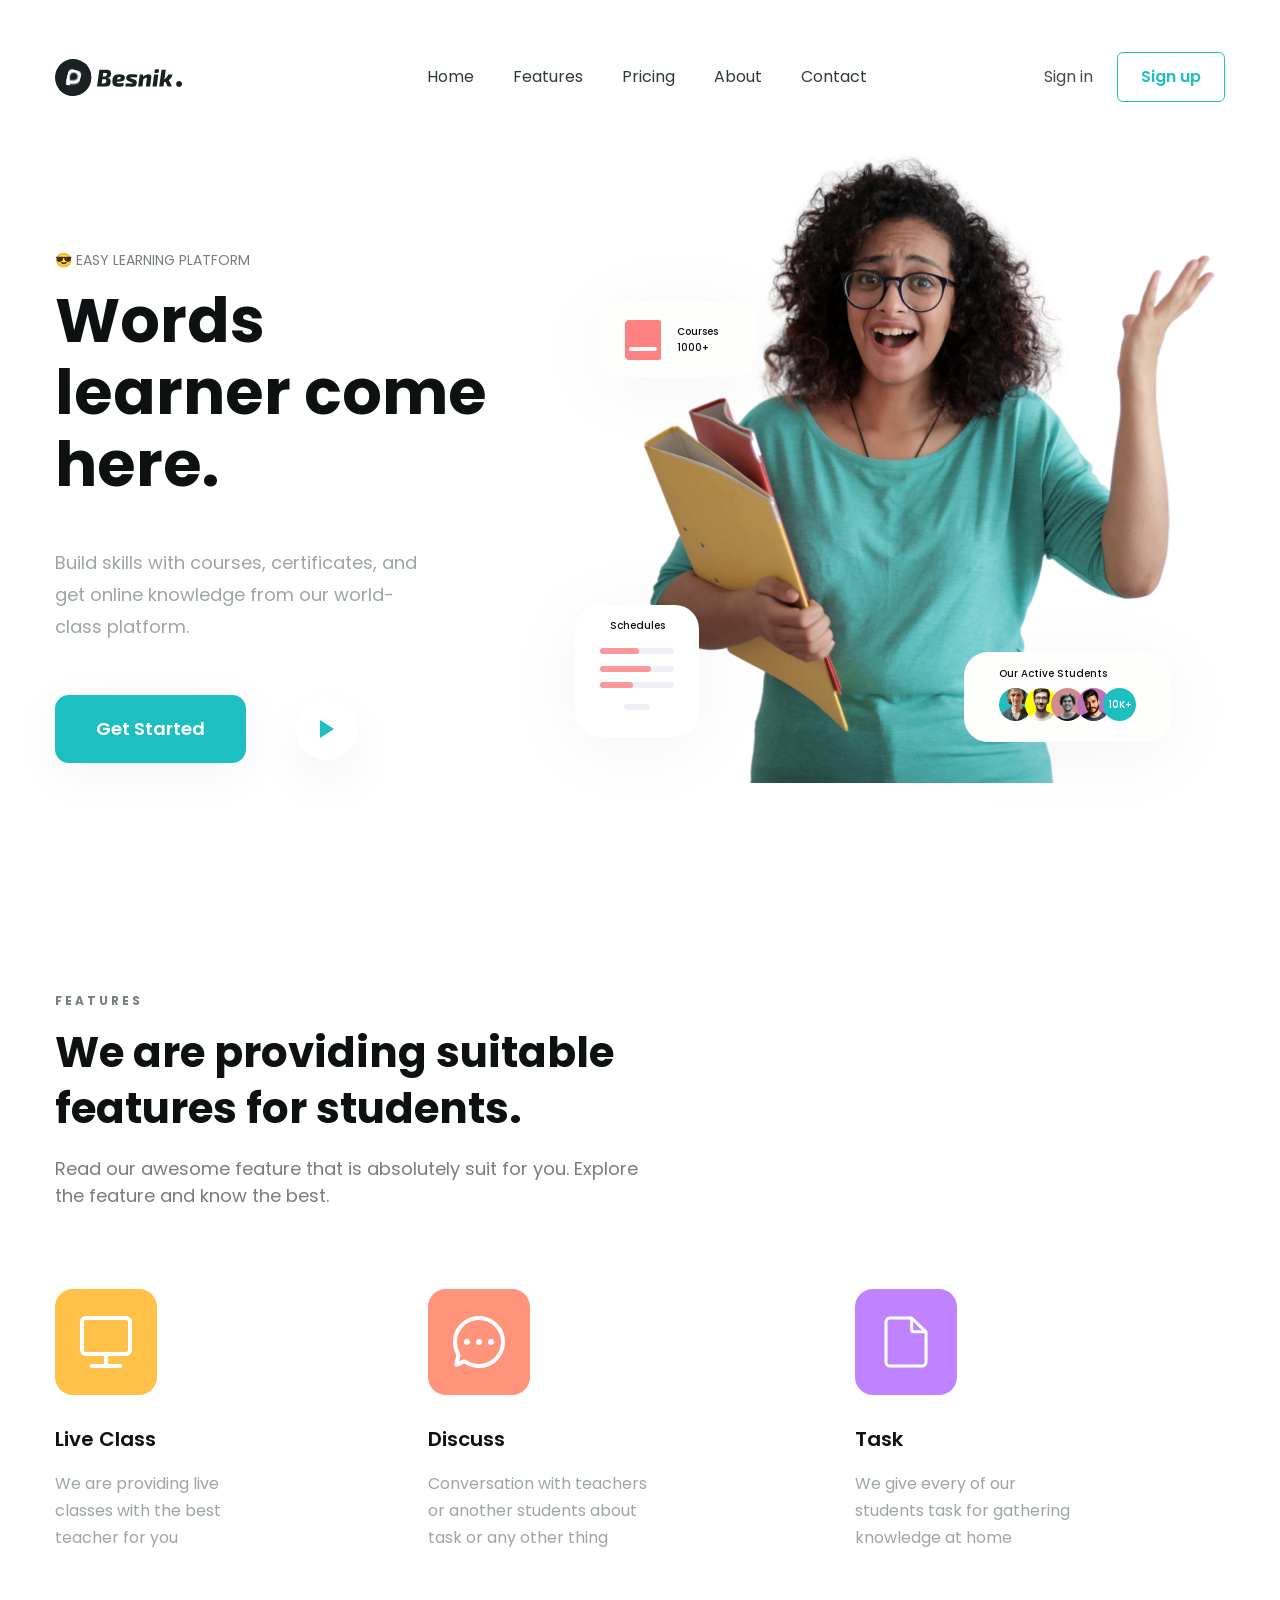
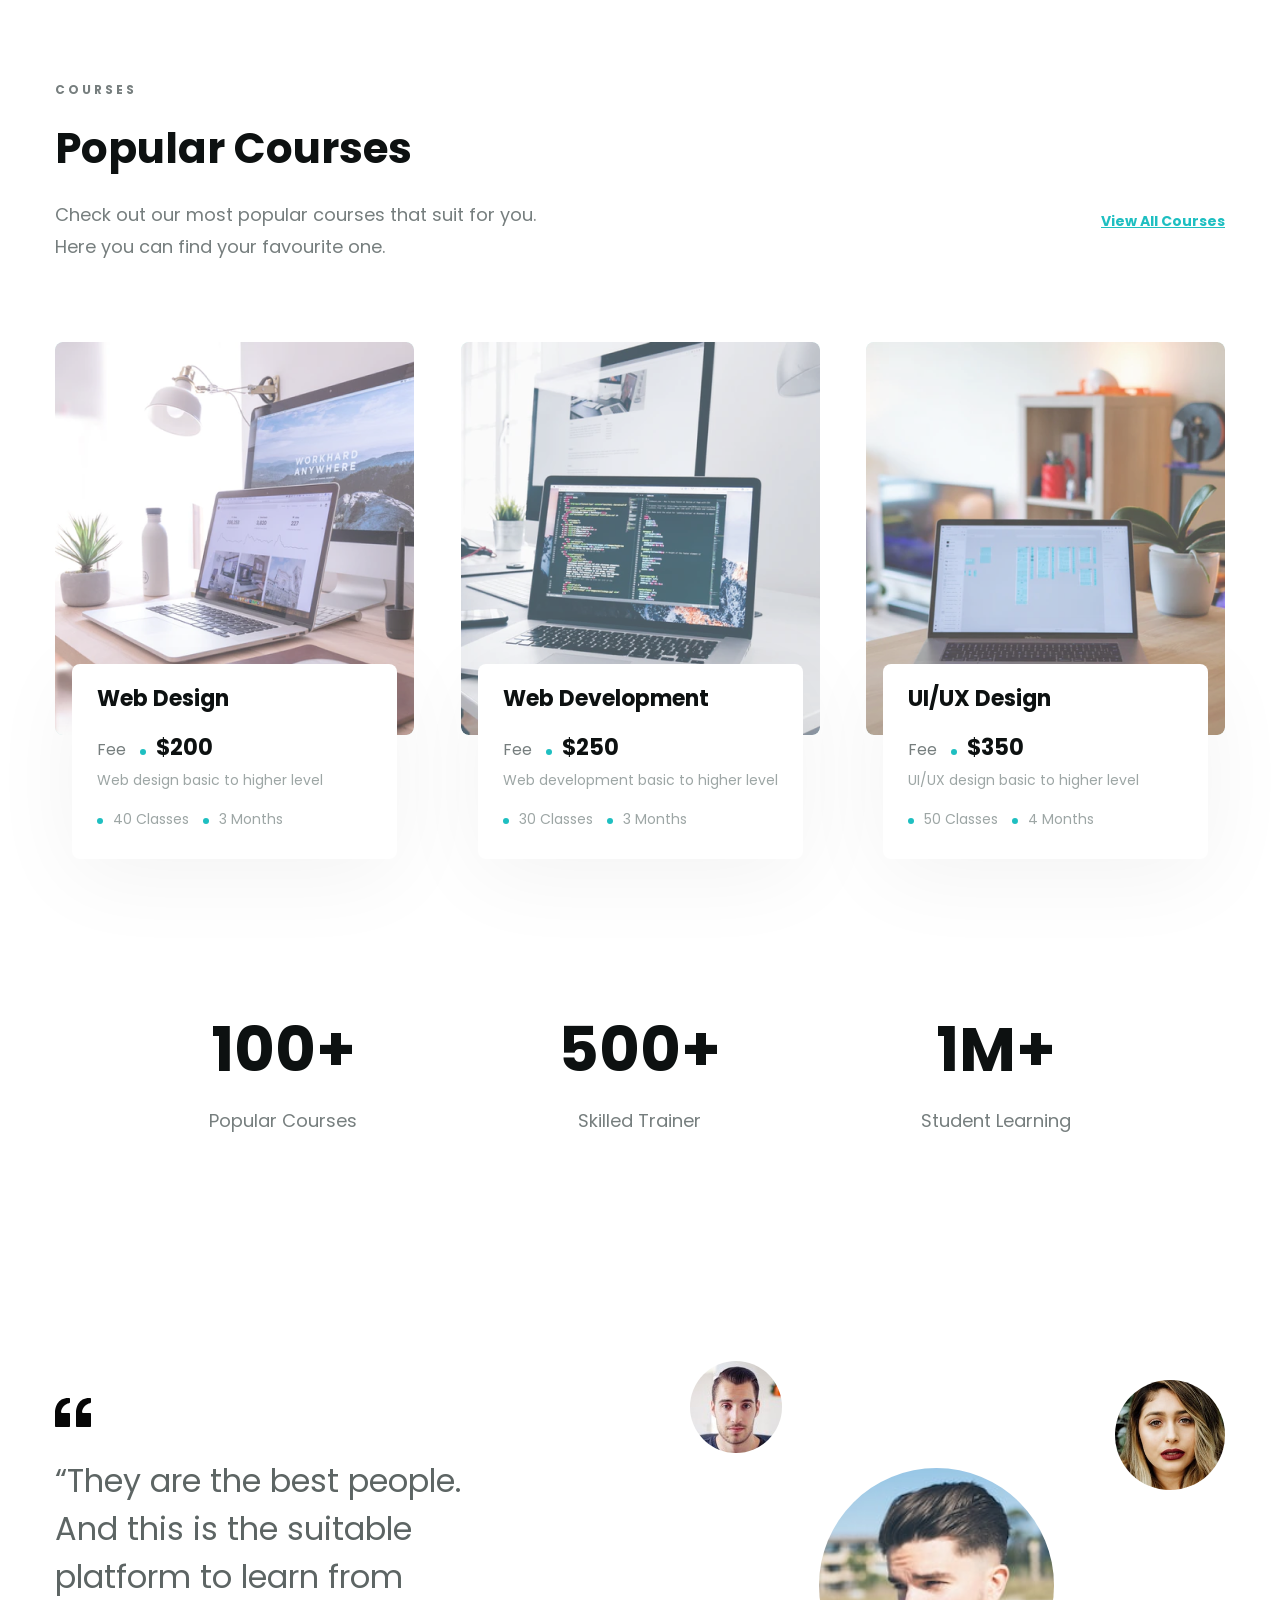
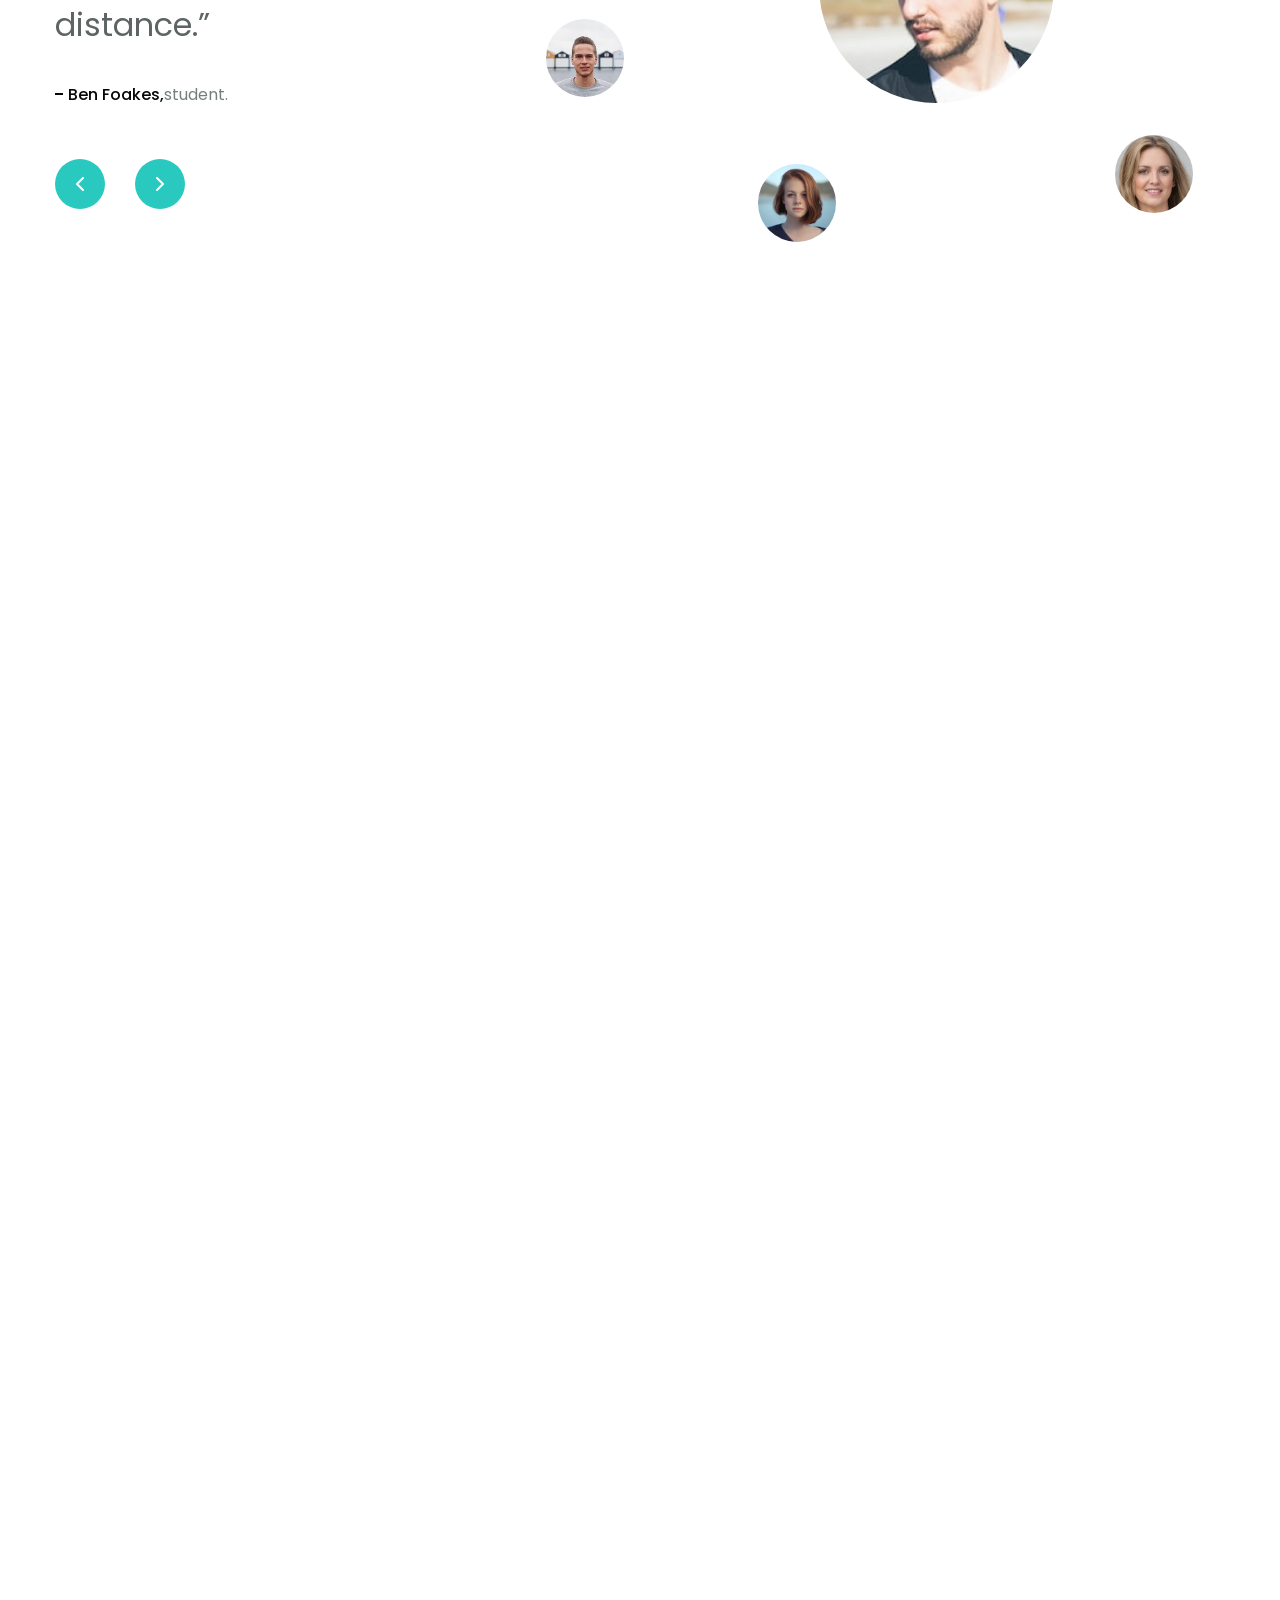
==== commit 0f260bb2: "p11 code phần feedback" ====
--- a/index.html
+++ b/index.html
@@ -330,5 +330,44 @@
         </div>
       </div>
     </div>
+
+    <!-- feedback -->
+    <div class="feedback">
+      <div class="main-content">
+        <div class="body">
+          <img
+            src="./assets/icon/block-quote.svg"
+            alt="Ben Foakes"
+            class="block-quote"
+          />
+          <blockquote class="comment">
+            “They are the best people. And this is the suitable platform to
+            learn from distance.”
+          </blockquote>
+
+          <p class="desc"><strong>Ben Foakes,</strong> student.</p>
+
+          <div class="feedback-cta">
+            <a href="#!" class="cta-btn">
+              <span class="cta-btn-group">
+                <img src="./assets/icon/prev.svg" alt="" class="icon">
+              </span>
+            </a>
+            <a href="#!" class="cta-btn">
+              <span class="cta-btn-group">
+                <img src="./assets/icon/next.svg" alt="" class="icon">
+              </span>
+            </a>
+          </div>
+
+          <!-- avatar member -->
+          <img src="./assets/img/ava-fb-1.jpg" alt="member 1" class="ava-fb avar-fb-1">
+          <img src="./assets/img/ava-fb-2.jpg" alt="member 2" class="ava-fb avar-fb-2">
+          <img src="./assets/img/ava-fb-3.jpg" alt="member 3" class="ava-fb avar-fb-3">
+          <img src="./assets/img/ava-fb-4.jpg" alt="member 4" class="ava-fb avar-fb-4">
+          <img src="./assets/img/ava-fb-5.jpg" alt="member 5" class="ava-fb avar-fb-5">
+          <img src="./assets/img/ava-fb-6.jpg" alt="member 6" class="ava-fb avar-fb-6">
+      </div>
+    </div>
   </body>
 </html>
--- a/assets/css/styles.css
+++ b/assets/css/styles.css
@@ -620,3 +620,117 @@
   font-weight: 400;
   line-height: normal;
 }
+
+/* ====================== Feedback ==================== */
+
+.feedback {
+  margin-top: 227px;
+}
+
+.feedback .body {
+  position: relative;
+  padding: 37px 0;
+}
+
+.feedback .comment {
+  margin-top: 27px;
+  max-width: 419px;
+  color: #5d6564;
+  font-size: 3.2rem;
+  font-weight: 400;
+  line-height: 1.5; /* 150% */
+}
+
+.feedback .desc {
+  margin-top: 33px;
+  color: #767e7e;
+  font-size: 1.6rem;
+  font-weight: 400;
+  line-height: normal;
+
+  display: flex;
+  align-items: center;
+}
+
+.feedback .desc strong {
+  color: #070707;
+  font-size: 1.6rem;
+  font-weight: 500;
+  line-height: normal;
+}
+
+.feedback .desc::before {
+  display: inline-block;
+  content: "";
+  background: #070707;
+  width: 8px;
+  height: 2px;
+  margin-right: 5px;
+}
+
+.feedback-cta {
+  margin-top: 52px;
+  margin-left: -30px;
+  display: flex;
+}
+
+.feedback .cta-btn-group {
+  margin-left: 30px;
+  display: flex;
+  justify-content: center;
+  align-items: center;
+
+  width: 50px;
+  height: 50px;
+  border-radius: 50%;
+  background: #2ac9bf;
+}
+
+.feedback .feedback-cta .cta-btn-group:hover {
+  opacity: 0.9;
+  border: 1px solid rgba(207, 20, 195, 0.219);
+  transition: 0.5s;
+}
+
+.feedback .ava-fb {
+  position: absolute;
+  width: 78px;
+  height: 78px;
+  border-radius: 50%;
+}
+
+.feedback .avar-fb-1 {
+  left: 635px;
+  top: 0;
+  width: 92px;
+  height: 92px;
+}
+
+.feedback .avar-fb-2 {
+  width: 110px;
+  height: 110px;
+  left: 1060px;
+  top: 19px;
+}
+
+.feedback .avar-fb-3 {
+  width: 235px;
+  height: 235px;
+  left: 764px;
+  top: 107px;
+}
+
+.feedback .avar-fb-4 {
+  left: 491px;
+  top: 258px;
+}
+
+.feedback .avar-fb-5 {
+  left: 703px;
+  top: 403px;
+}
+
+.feedback .avar-fb-6 {
+  left: 1060px;
+  top: 374px;
+}
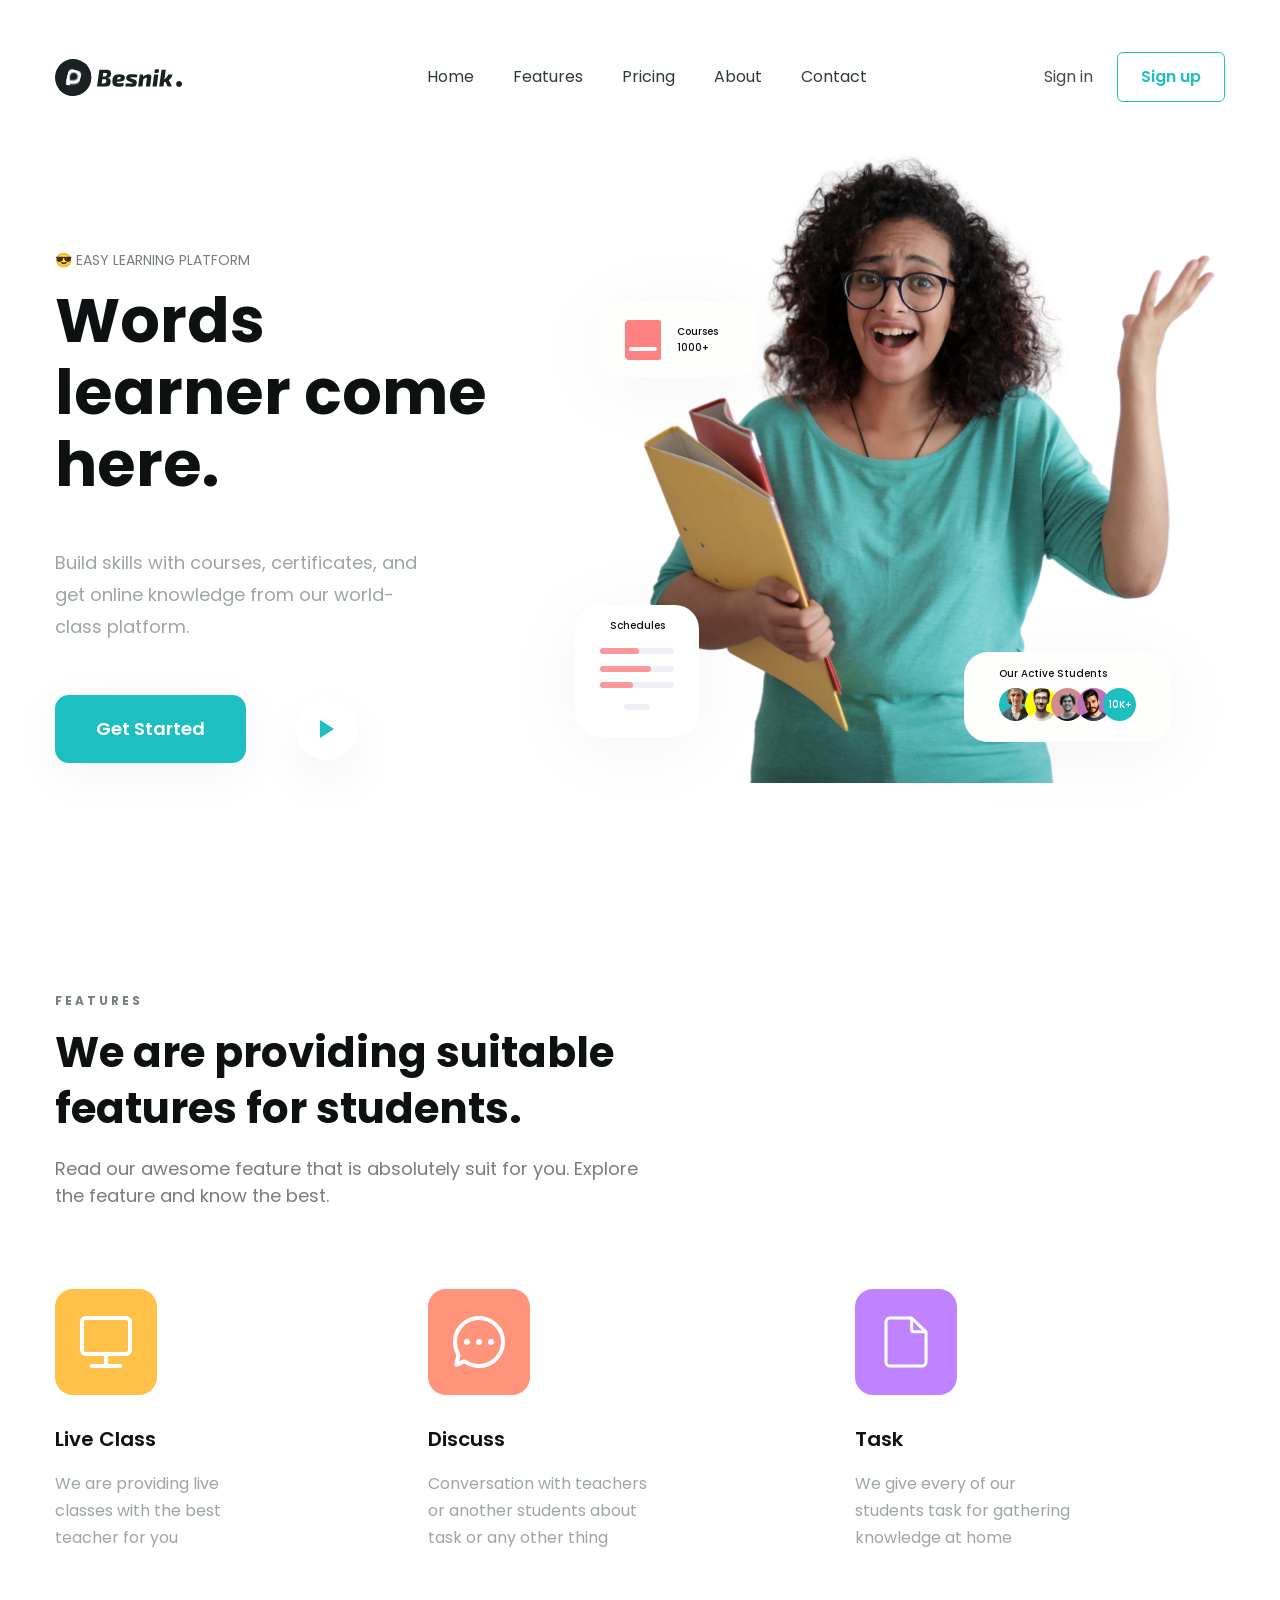
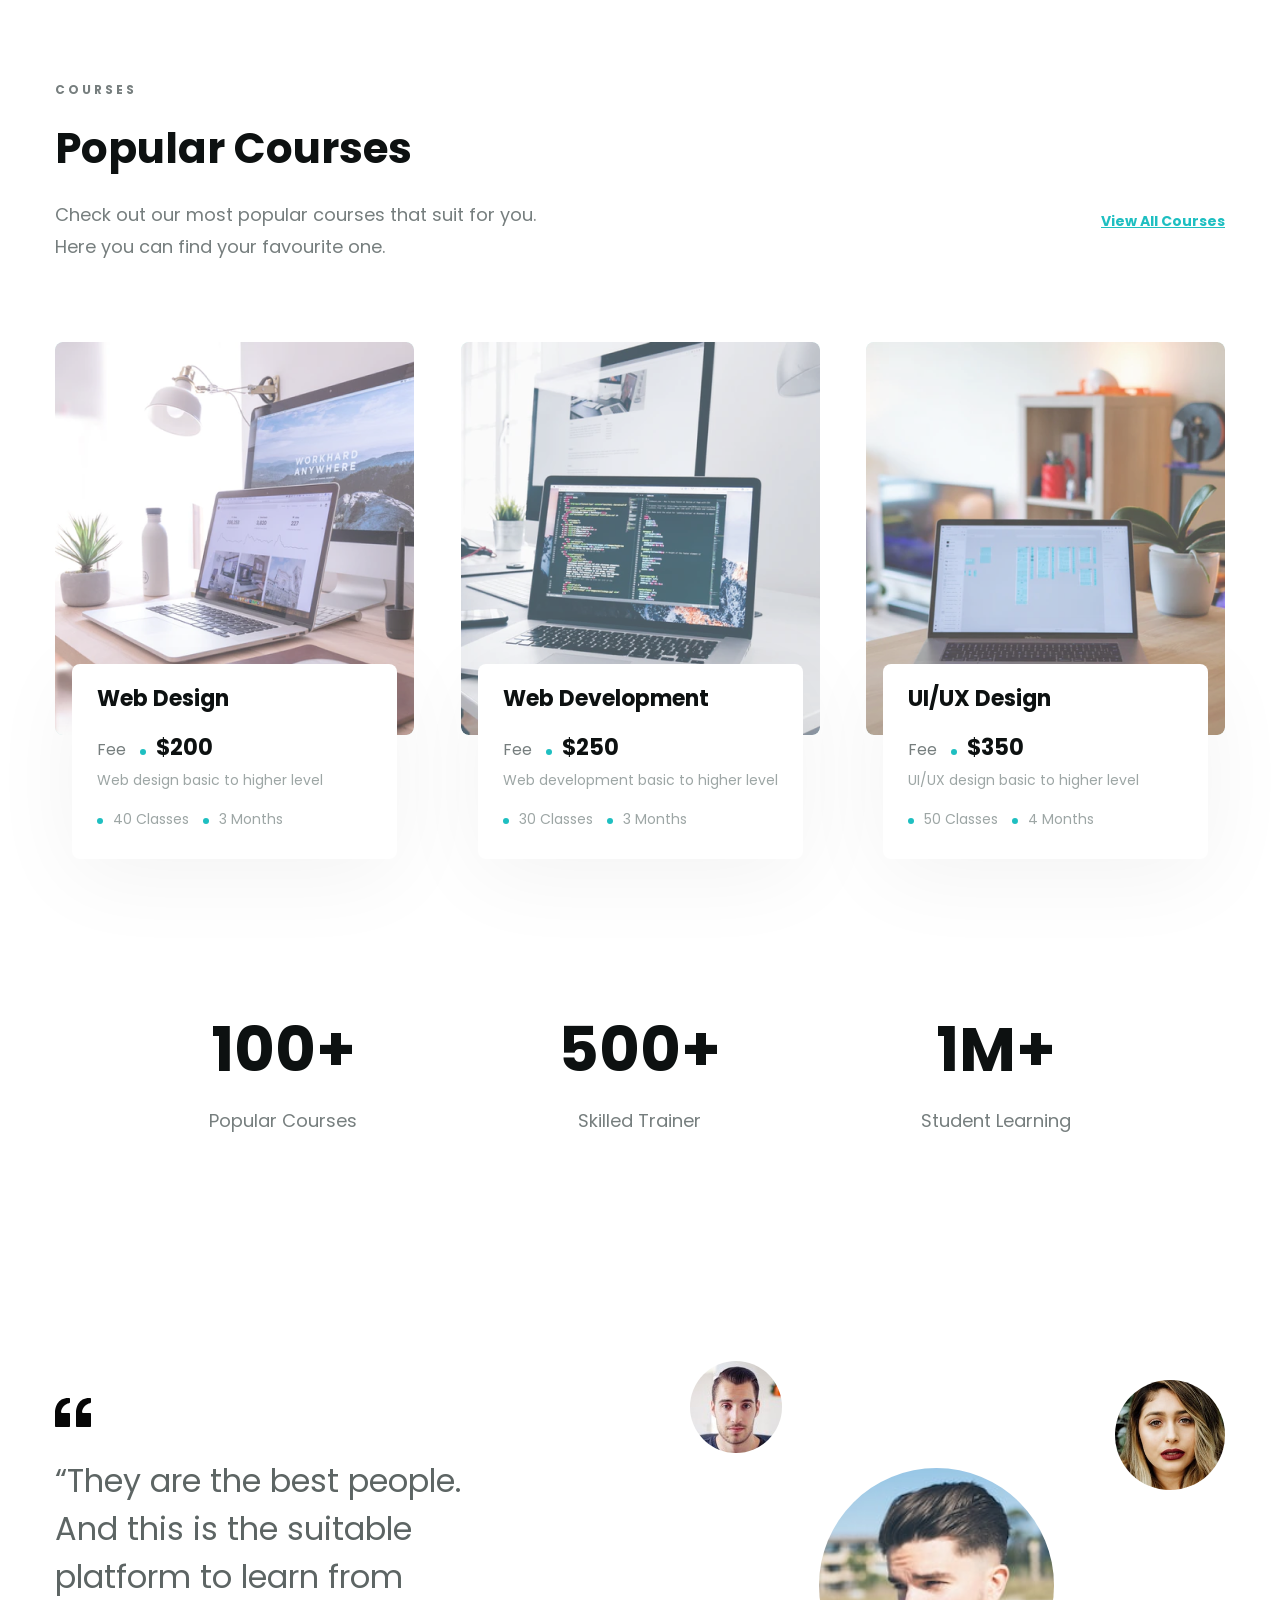
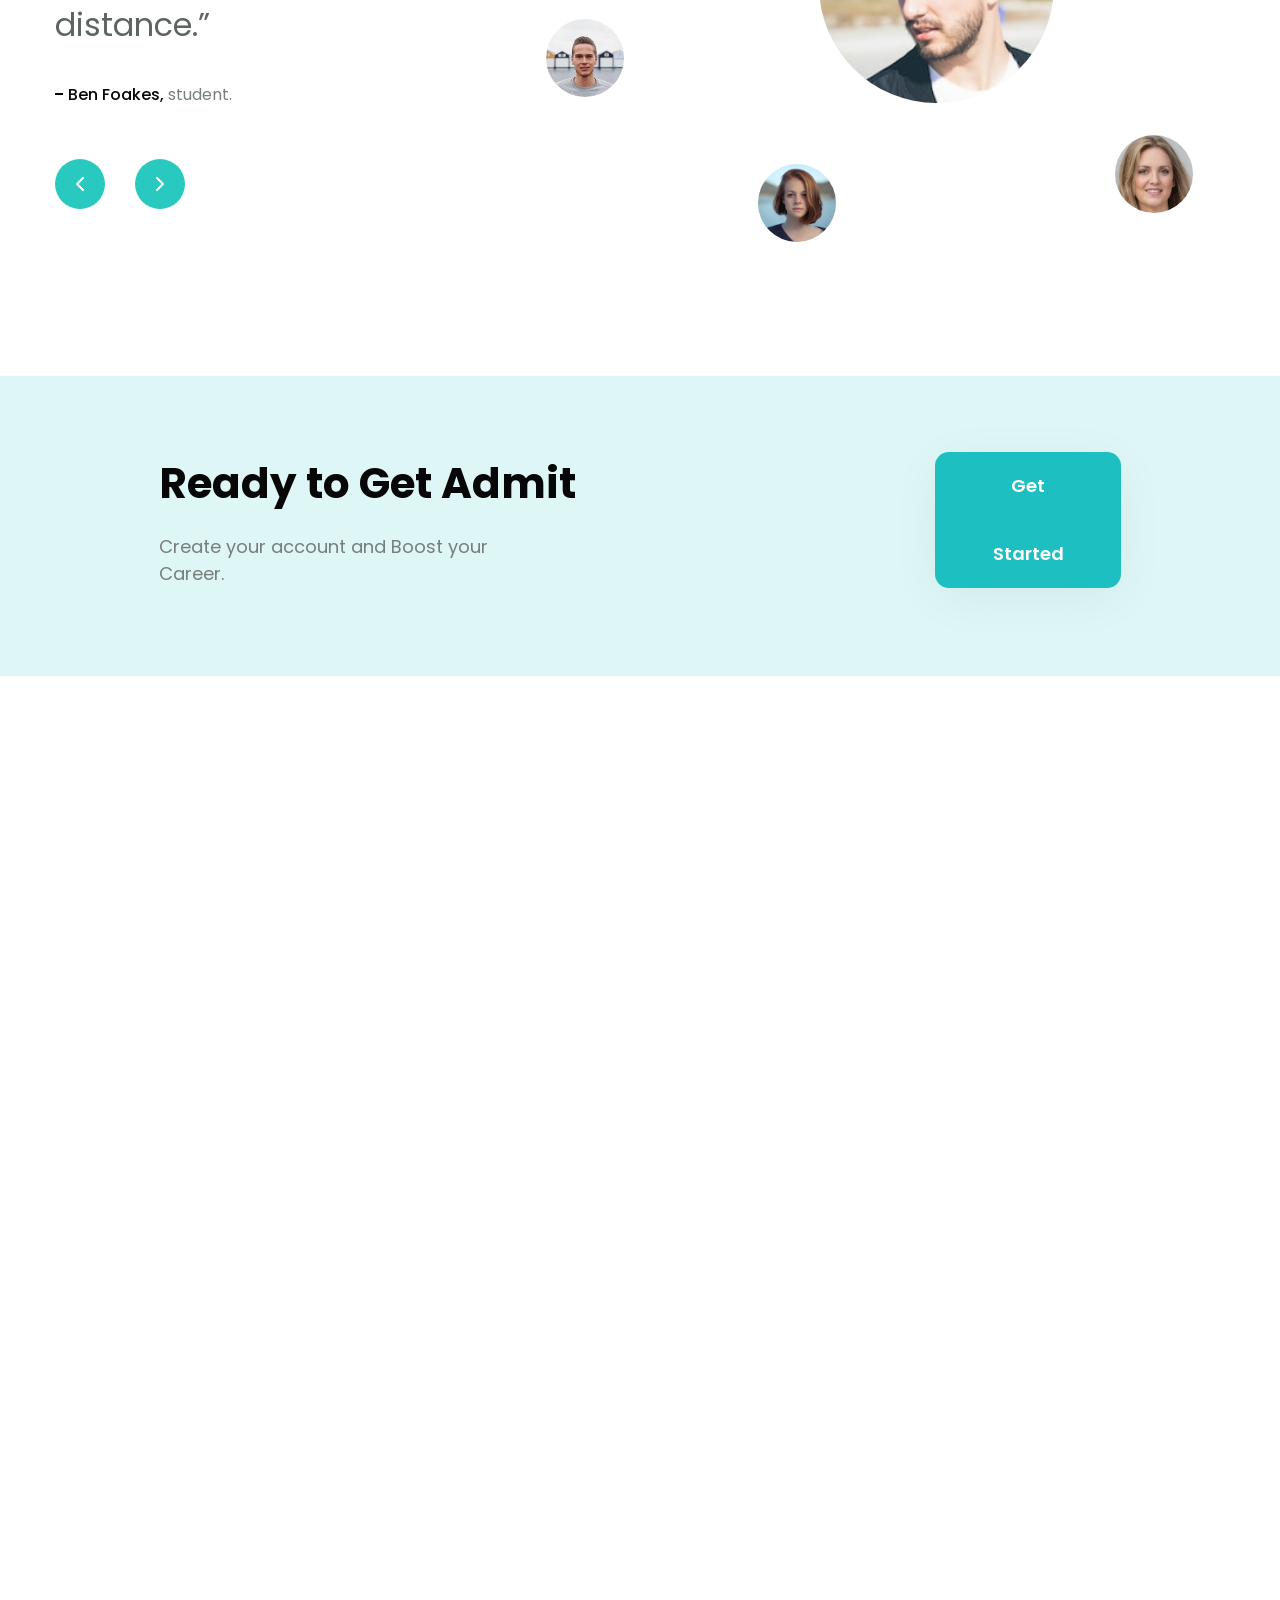
==== commit 2adf8dab: "p12 code phần admit" ====
--- a/index.html
+++ b/index.html
@@ -345,28 +345,71 @@
             learn from distance.”
           </blockquote>
 
-          <p class="desc"><strong>Ben Foakes,</strong> student.</p>
+          <pre class="desc"><strong>Ben Foakes,</strong> student.</pre>
 
           <div class="feedback-cta">
             <a href="#!" class="cta-btn">
               <span class="cta-btn-group">
-                <img src="./assets/icon/prev.svg" alt="" class="icon">
+                <img src="./assets/icon/prev.svg" alt="" class="icon" />
               </span>
             </a>
             <a href="#!" class="cta-btn">
               <span class="cta-btn-group">
-                <img src="./assets/icon/next.svg" alt="" class="icon">
+                <img src="./assets/icon/next.svg" alt="" class="icon" />
               </span>
             </a>
           </div>
 
           <!-- avatar member -->
-          <img src="./assets/img/ava-fb-1.jpg" alt="member 1" class="ava-fb avar-fb-1">
-          <img src="./assets/img/ava-fb-2.jpg" alt="member 2" class="ava-fb avar-fb-2">
-          <img src="./assets/img/ava-fb-3.jpg" alt="member 3" class="ava-fb avar-fb-3">
-          <img src="./assets/img/ava-fb-4.jpg" alt="member 4" class="ava-fb avar-fb-4">
-          <img src="./assets/img/ava-fb-5.jpg" alt="member 5" class="ava-fb avar-fb-5">
-          <img src="./assets/img/ava-fb-6.jpg" alt="member 6" class="ava-fb avar-fb-6">
+          <img
+            src="./assets/img/ava-fb-1.jpg"
+            alt="member 1"
+            class="ava-fb avar-fb-1"
+          />
+          <img
+            src="./assets/img/ava-fb-2.jpg"
+            alt="member 2"
+            class="ava-fb avar-fb-2"
+          />
+          <img
+            src="./assets/img/ava-fb-3.jpg"
+            alt="member 3"
+            class="ava-fb avar-fb-3"
+          />
+          <img
+            src="./assets/img/ava-fb-4.jpg"
+            alt="member 4"
+            class="ava-fb avar-fb-4"
+          />
+          <img
+            src="./assets/img/ava-fb-5.jpg"
+            alt="member 5"
+            class="ava-fb avar-fb-5"
+          />
+          <img
+            src="./assets/img/ava-fb-6.jpg"
+            alt="member 6"
+            class="ava-fb avar-fb-6"
+          />
+        </div>
+      </div>
+    </div>
+
+    <!-- admit -->
+    <div class="admit">
+      <div class="main-content">
+        <div class="body">
+          <!-- admit left -->
+          <div class="admit-left">
+            <h2 class="heading-lv2">Ready to Get Admit</h2>
+            <p class="desc">Create your account and Boost your Career.</p>
+          </div>
+
+          <!-- admit right -->
+          <div class="admit-right">
+            <a href="#!" class="btn">Get Started</a>
+          </div>
+        </div>
       </div>
     </div>
   </body>
--- a/assets/css/styles.css
+++ b/assets/css/styles.css
@@ -734,3 +734,35 @@
   left: 1060px;
   top: 374px;
 }
+
+/* ====================== Admit ==================== */
+
+.admit {
+  margin-top: 130px;
+  padding: 76px 135px 88px;
+  background: #def6f5;
+}
+
+.admit .body {
+  display: flex;
+  align-items: center;
+}
+.admit .admit-left .heading-lv2 {
+  color: #070707;
+  font-size: 4.2rem;
+  font-weight: 700;
+  line-height: normal;
+}
+
+.admit .admit-left .desc {
+  margin-right: 410px;
+  margin-top: 18px;
+  color: #767e7e;
+  font-size: 1.8rem;
+  font-weight: 400;
+  line-height: normal;
+}
+
+.admit .admit-right .btn {
+  display: inline-block;
+}
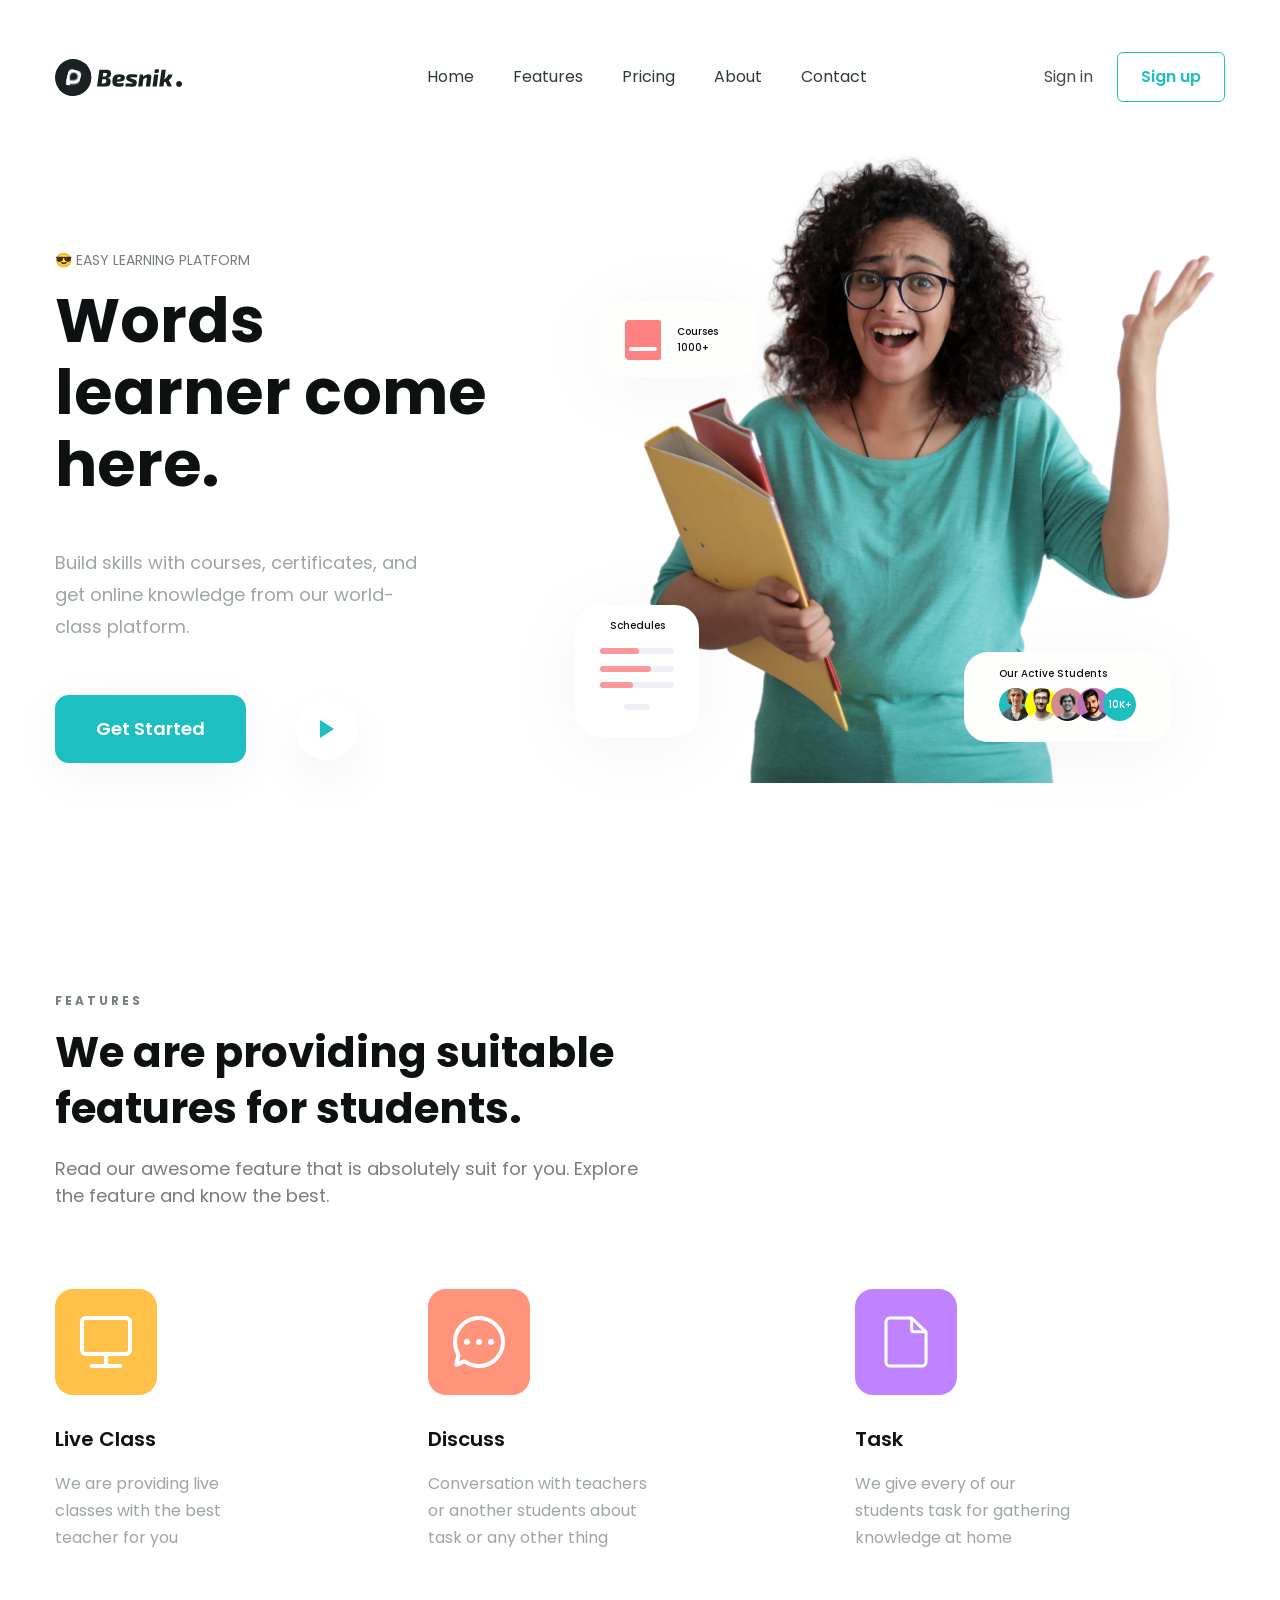
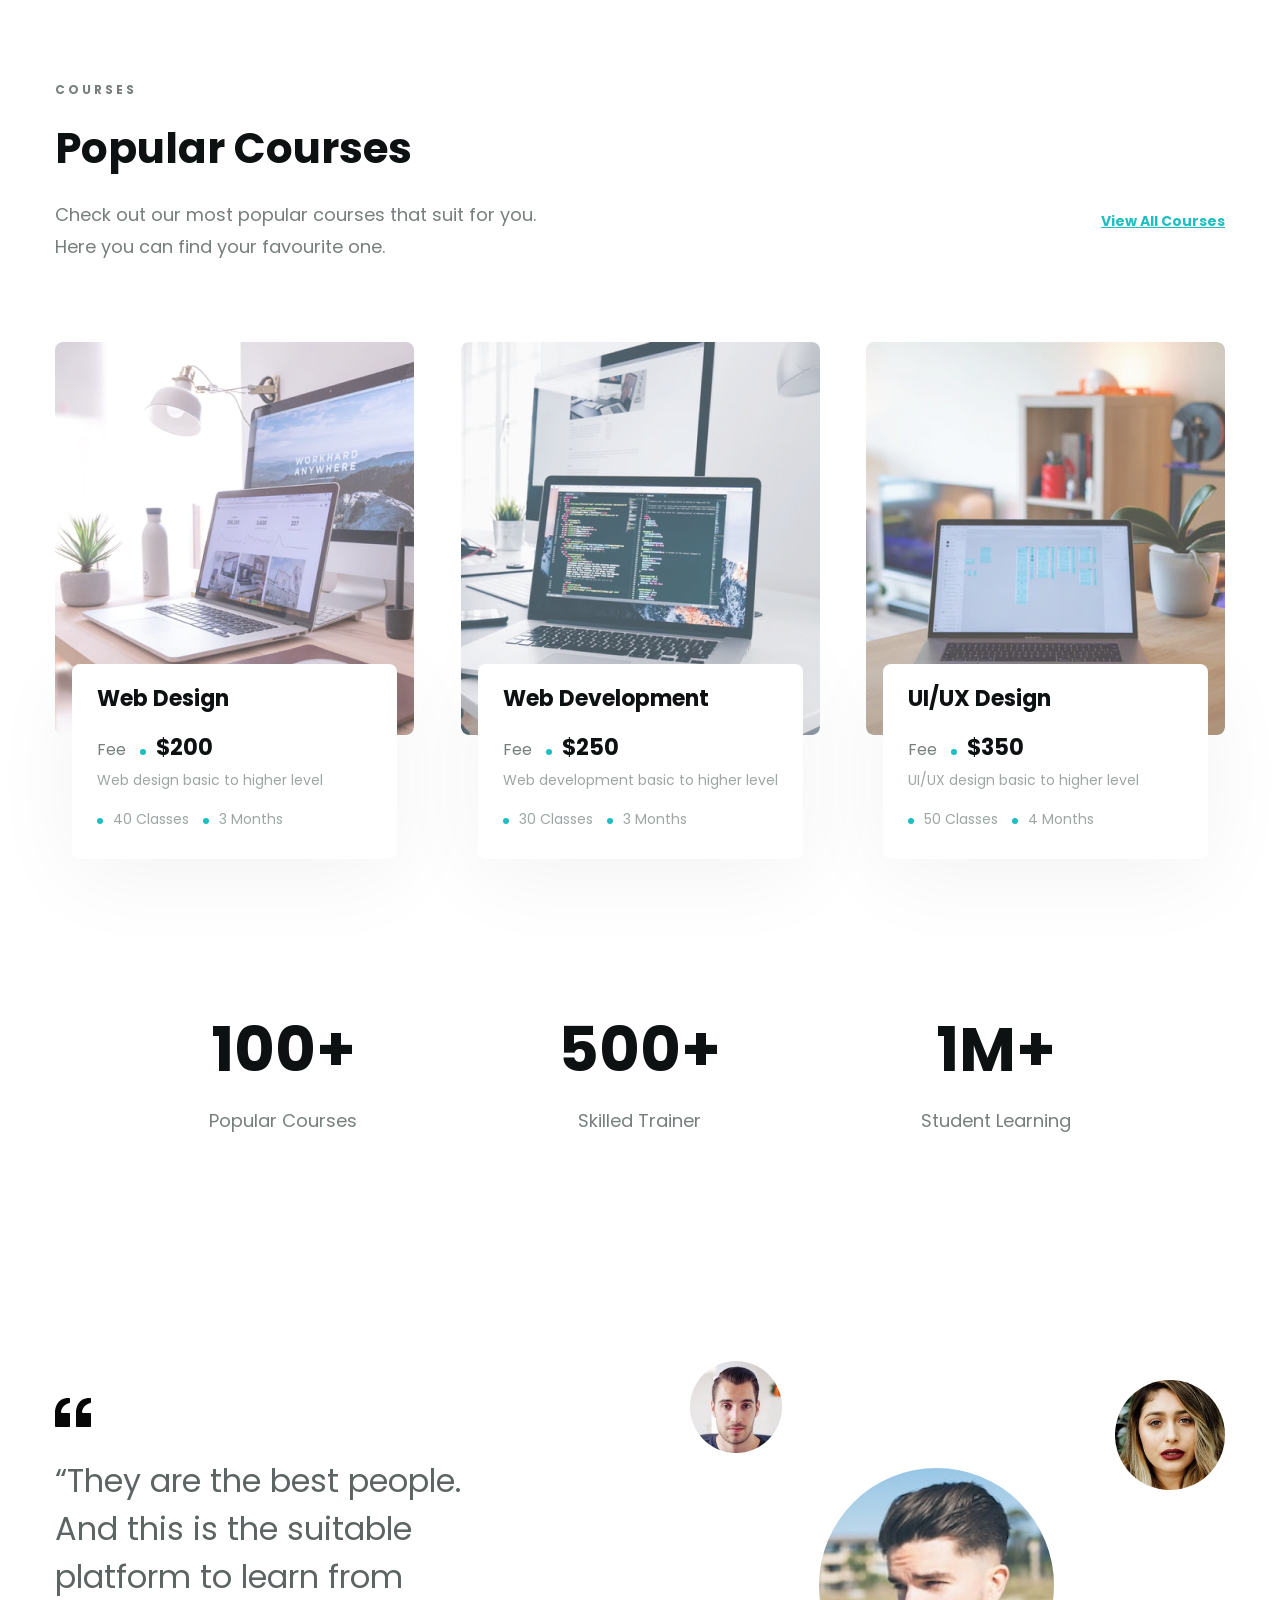
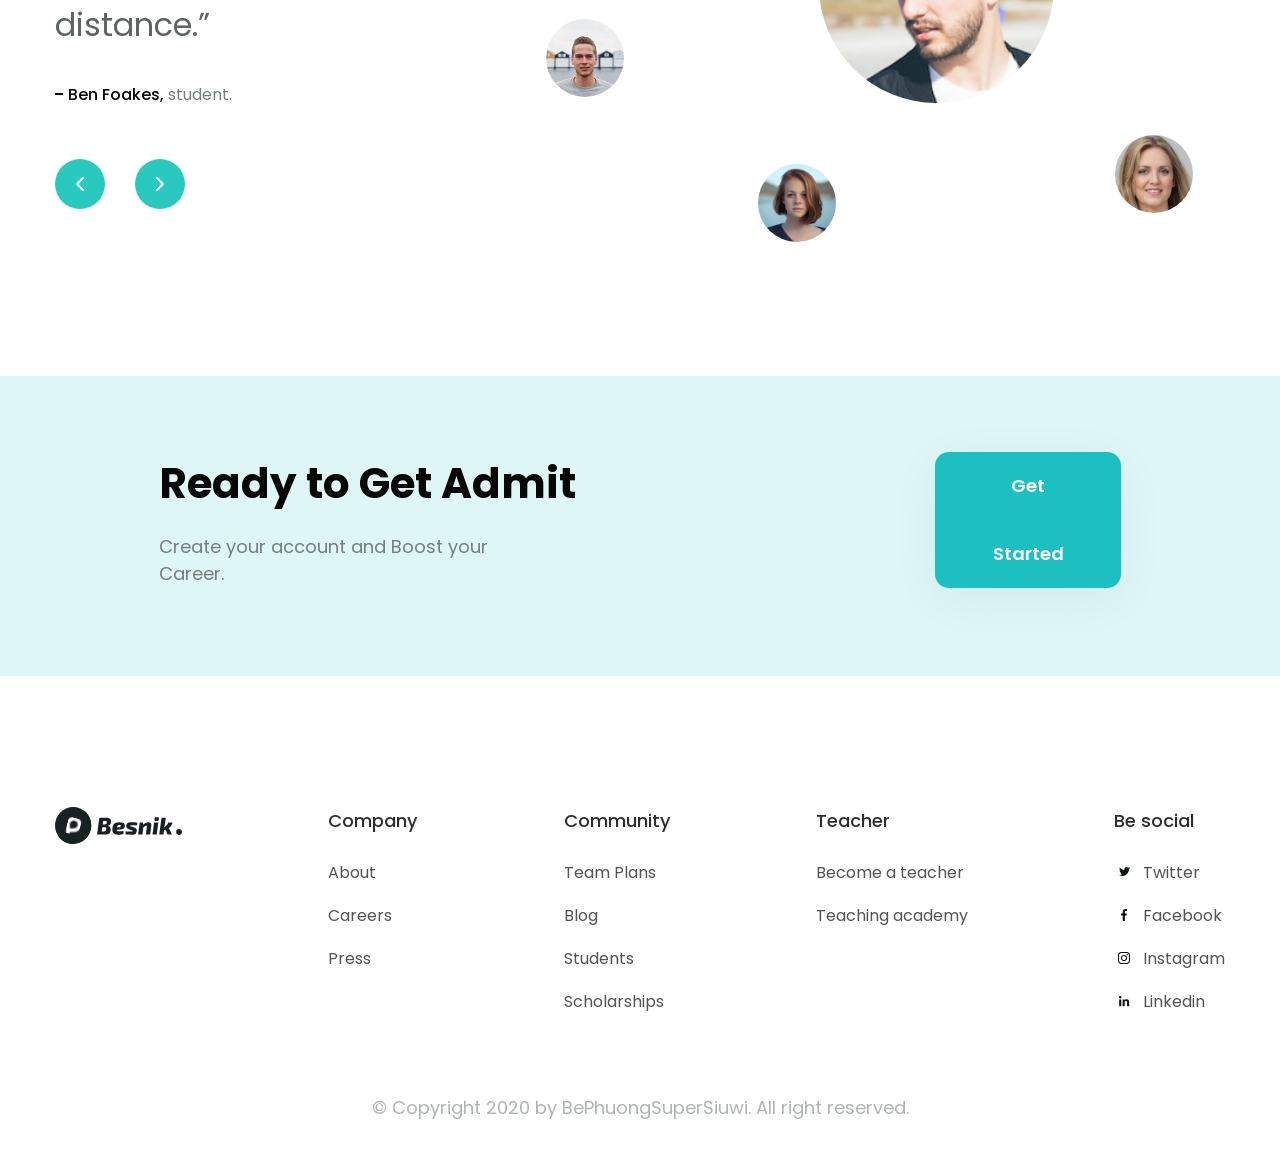
==== commit 35fdaf80: "p13 code phần footer - kết thúc dự án" ====
--- a/index.html
+++ b/index.html
@@ -17,7 +17,7 @@
     <title>Dự án 2 - Luyện tập HTML CSS</title>
   </head>
 
-  <body style="height: 10000px">
+  <body>
     <!-- Header -->
     <header class="header fixed">
       <div class="main-content">
@@ -412,5 +412,123 @@
         </div>
       </div>
     </div>
+
+    <!-- footer -->
+    <div class="footer">
+      <div class="main-content">
+        <div class="body">
+          <div class="row-top">
+            <!-- column 1 -->
+            <div class="column">
+              <a href="#!">
+                <img src="./assets/img/logo.svg" alt="Besnik." class="logo" />
+              </a>
+            </div>
+
+            <!-- column 2 -->
+            <div class="column">
+              <h3 class="title">Company</h3>
+              <ul class="list">
+                <li>
+                  <a href="#!">About</a>
+                </li>
+                <li>
+                  <a href="#!">Careers</a>
+                </li>
+                <li>
+                  <a href="#!">Press</a>
+                </li>
+              </ul>
+            </div>
+
+            <!-- column 3 -->
+            <div class="column">
+              <h3 class="title">Community</h3>
+              <ul class="list">
+                <li>
+                  <a href="#!">Team Plans</a>
+                </li>
+                <li>
+                  <a href="#!">Blog</a>
+                </li>
+                <li>
+                  <a href="#!">Students</a>
+                </li>
+                <li>
+                  <a href="#!">Scholarships</a>
+                </li>
+              </ul>
+            </div>
+
+            <!-- column 4 -->
+            <div class="column">
+              <h3 class="title">Teacher</h3>
+              <ul class="list">
+                <li>
+                  <a href="#!">Become a teacher</a>
+                </li>
+                <li>
+                  <a href="#!">Teaching academy</a>
+                </li>
+              </ul>
+            </div>
+
+            <!-- column 5 -->
+            <div class="column">
+              <h3 class="title">Be social</h3>
+              <ul class="list list-item5">
+                <li>
+                  <a href="#!">
+                    <img
+                      src="./assets/icon/twitter.svg"
+                      alt=""
+                      class="social-icon"
+                    />
+                    Twitter
+                  </a>
+                </li>
+                <li>
+                  <a href="#!">
+                    <img
+                      src="./assets/icon/facebook.svg"
+                      alt=""
+                      class="social-icon"
+                    />
+                    Facebook
+                  </a>
+                </li>
+                <li>
+                  <a href="#!">
+                    <img
+                      src="./assets/icon/ins.svg"
+                      alt=""
+                      class="social-icon"
+                    />
+                    Instagram
+                  </a>
+                </li>
+                <li>
+                  <a href="#!">
+                    <img
+                      src="./assets/icon/in.svg"
+                      alt=""
+                      class="social-icon"
+                    />
+                    Linkedin
+                  </a>
+                </li>
+              </ul>
+            </div>
+          </div>
+
+          <!-- copyright -->
+          <div class="cpr-block">
+            <p class="copyright">
+              © Copyright 2020 by BePhuongSuperSiuwi. All right reserved.
+            </p>
+          </div>
+        </div>
+      </div>
+    </div>
   </body>
 </html>
--- a/assets/css/styles.css
+++ b/assets/css/styles.css
@@ -766,3 +766,56 @@
 .admit .admit-right .btn {
   display: inline-block;
 }
+
+/* ====================== footer ==================== */
+
+.footer .row-top {
+  padding: 131px 0 0;
+  display: flex;
+  justify-content: space-between;
+}
+
+.footer .title {
+  color: #2e2e2e;
+  font-size: 1.8rem;
+  font-weight: 500;
+  line-height: normal;
+}
+
+.footer .list li {
+  margin-top: 18px;
+}
+
+.footer .list li:first-child {
+  margin-top: 26px;
+}
+
+.footer .list li a {
+  color: #535353;
+  font-size: 1.6rem;
+  font-weight: 400;
+  line-height: normal;
+}
+
+.footer .list-item5 a {
+  display: flex;
+  align-items: center;
+}
+
+.footer .list-item5 .social-icon {
+  margin-right: 9px;
+}
+
+.footer .cpr-block {
+  margin-top: 80px;
+  display: flex;
+  justify-content: center;
+}
+
+.footer .cpr-block .copyright {
+  color: #b0b5b4;
+  font-size: 1.8rem;
+  font-weight: 400;
+  line-height: normal;
+  padding-bottom: 50px;
+}
